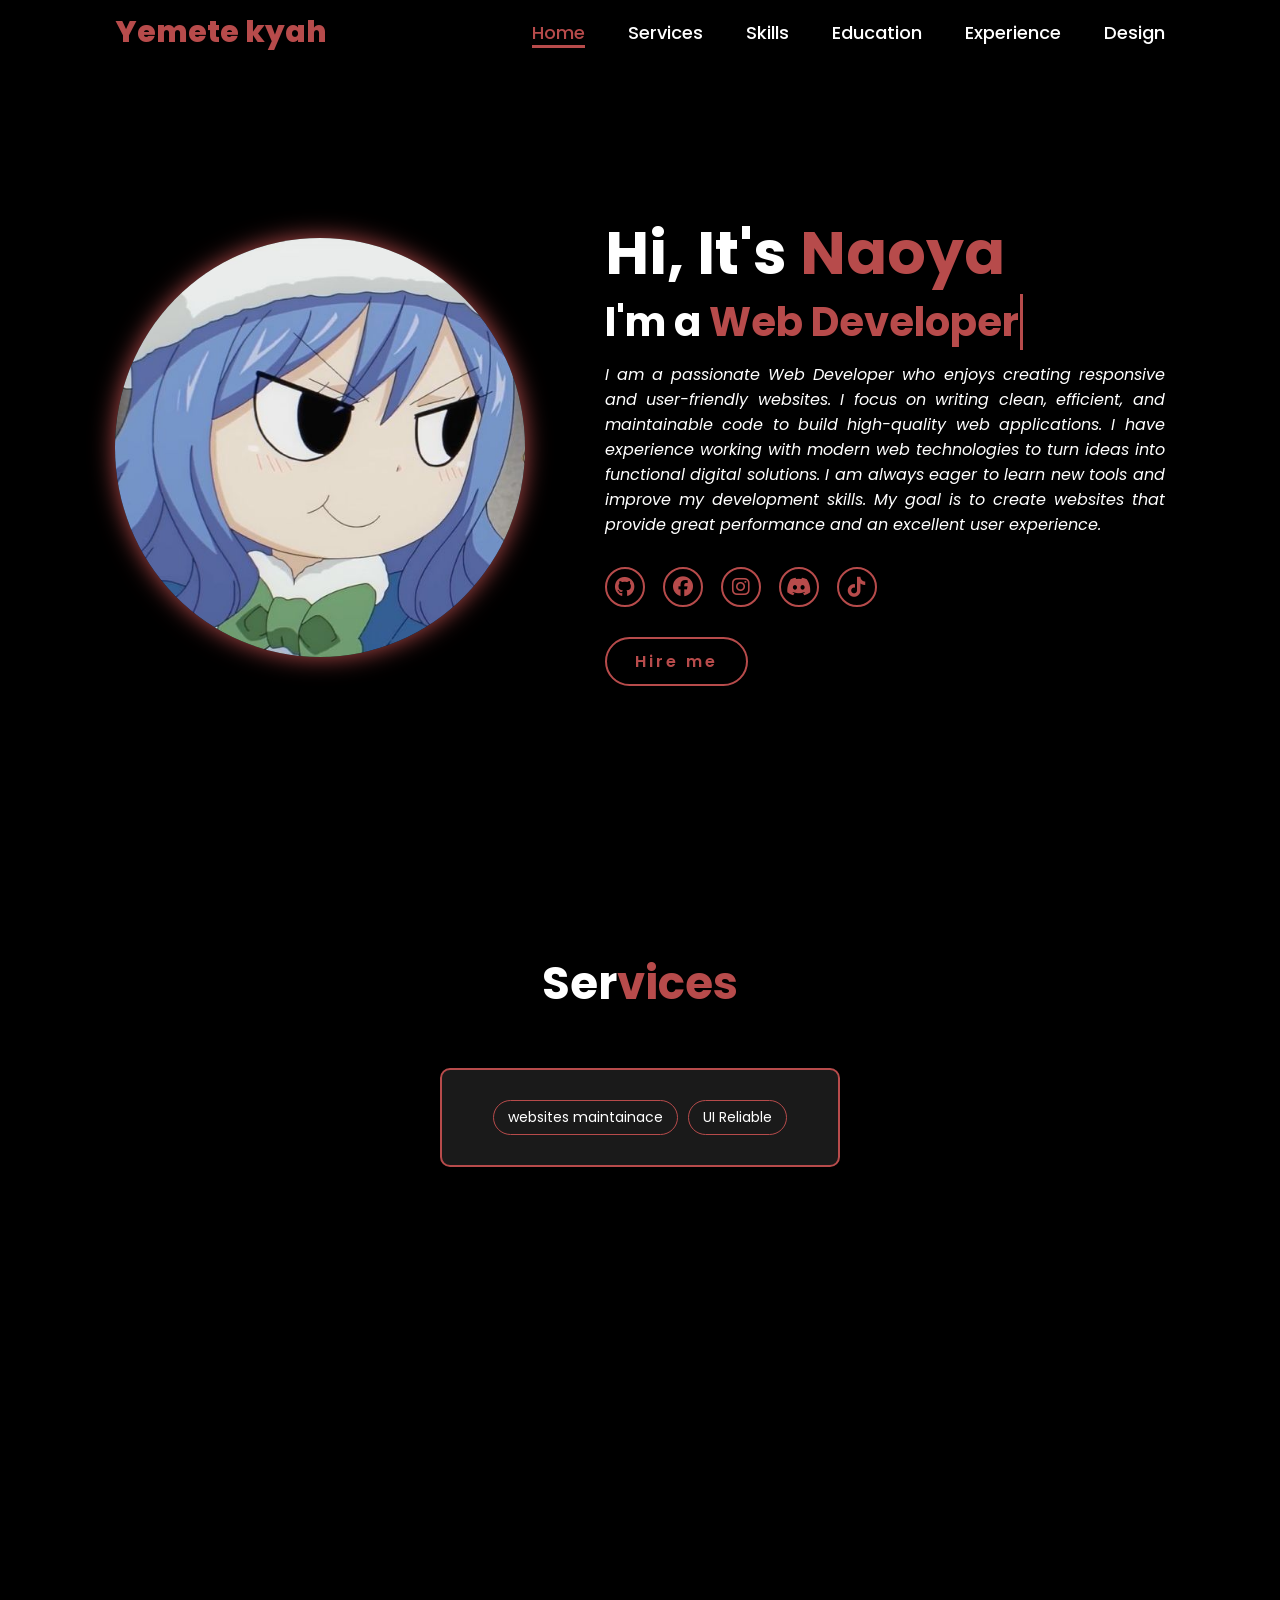
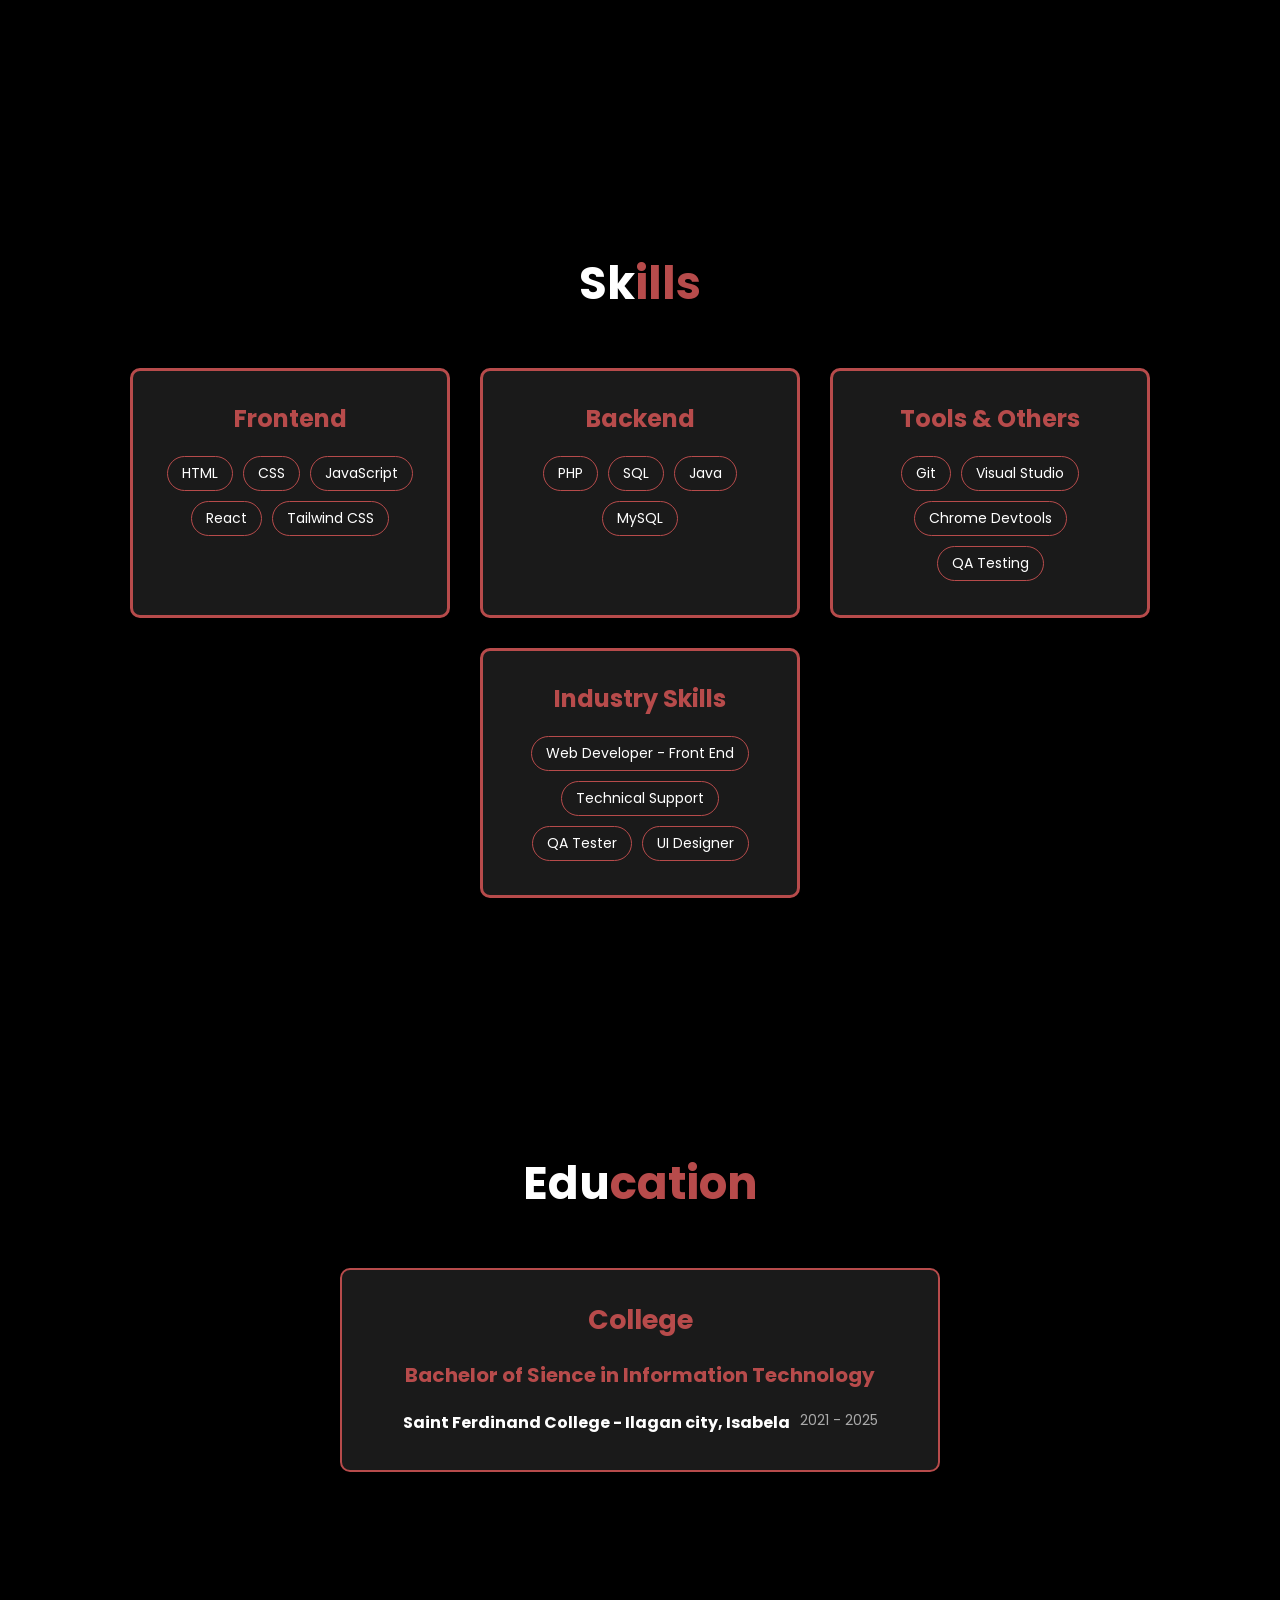
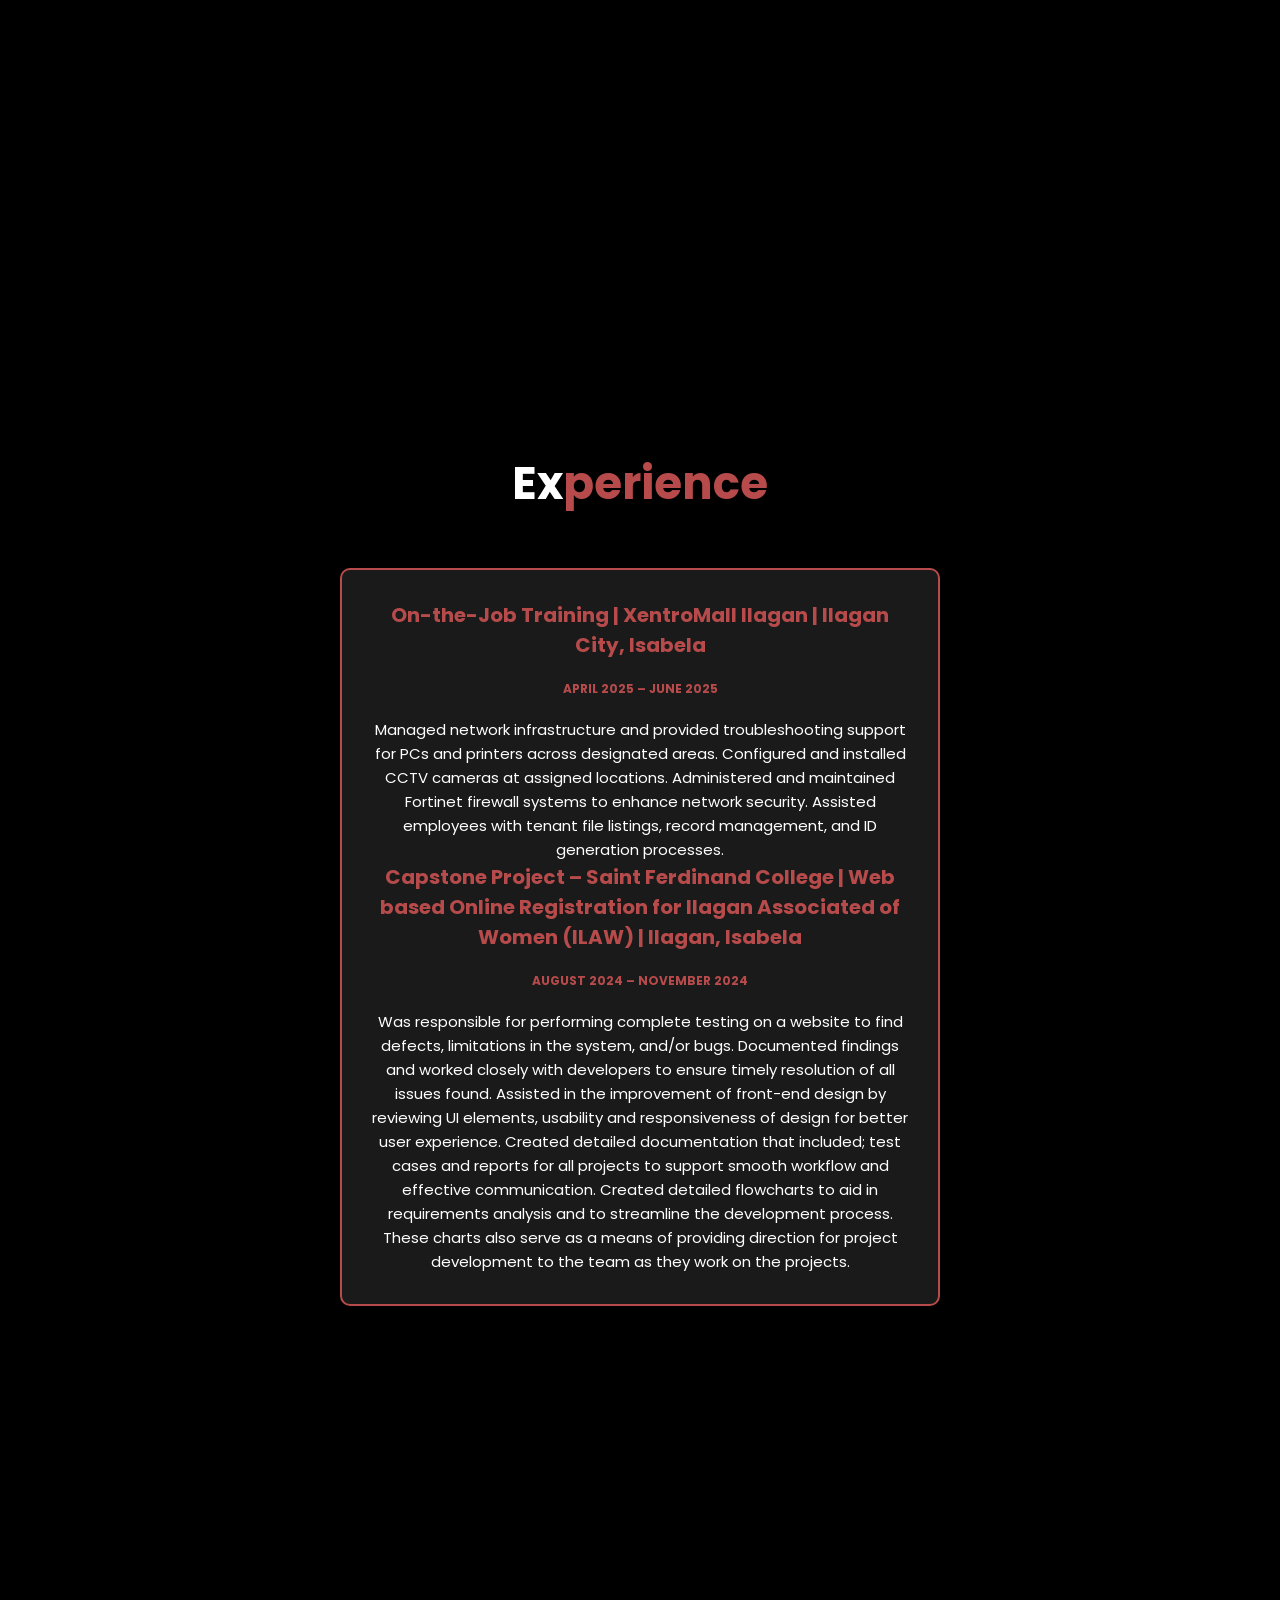
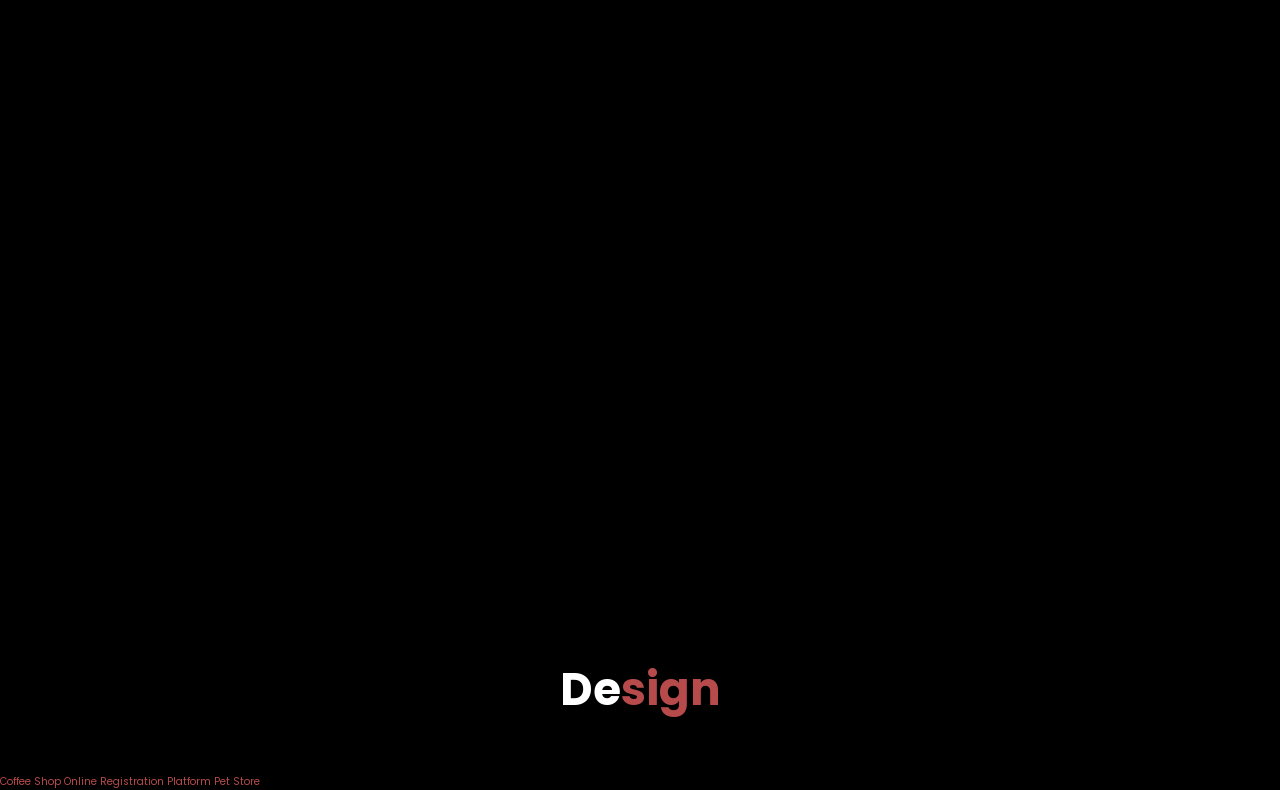
==== Portfolio/index.html @ 2a4def86 "Initial portfolio commit" ====
<!DOCTYPE html>
<html lang="eng">
    <head>
        <meta charset="UTF-8">
        <meta name="viewport" content="width=device-width, initial-scale=1.0">
        <link rel="stylesheet" href="https://cdnjs.cloudflare.com/ajax/libs/font-awesome/6.5.2/css/all.min.css">
        <link rel="stylesheet" href="css/style.css">
        <link rel="stylesheet" href="css/skills.css">
        <link rel="stylesheet" href="css/services.css">
        <link rel="stylesheet" href="css/education.css">
        <link rel="stylesheet" href="css/experince.css">
        <title>Playground</title>
    </head>
    <body>
        <header>
            <a href="#" class="logo">Yemete kyah</a>

            <button id="menu-toggle" aria-label="Toggle menu">
                <span></span>
                <span></span>
                <span></span>
            </button>

            <nav>
                <a href="#home" class="active"> Home</a>
                <a href="#services"> Services</a>
                <a href="#skills" > Skills</a>
                <a href="#education"> Education</a>
                <a href="#experience" > Experience</a>
                <a href="#design" > Design</a>
            </nav>
        </header>

        <!-- Hire Me Modal -->
        <div id="hireModal" class="modal">
            <div class="modal-content">
                <span class="close-btn">&times;</span>
                <h2>Hire Me</h2>
                <form id="hireForm">
                    <div class="form-group">
                        <label for="fullName">Full Name</label>
                        <input type="text" id="fullName" name="fullName" required>
                    </div>
                    <div class="form-group">
                        <label for="email">Email</label>
                        <input type="email" id="email" name="email" required>
                    </div>
                    <div class="form-group">
                        <label for="projectName">Name of Project</label>
                        <input type="text" id="projectName" name="projectName" required>
                    </div>
                    <div class="form-group">
                        <label for="projectDesc">Description of the Project</label>
                        <textarea id="projectDesc" name="projectDesc" rows="4" required></textarea>
                    </div>
                    <div class="form-group">
                        <label for="budget">Budget</label>
                        <input type="text" id="budget" name="budget" placeholder="e.g. $500 - $1000">
                    </div>
                    <button type="submit" class="submit-btn">Submit</button>
                </form>
            </div>
        </div>
        <section class="home" id="home">
            <div class="home-img">
                <img src="main.jpg/main.jpg" alt="">
            </div>
            <div class="home-content">
                <h1> Hi, It's <span>Naoya</span></h1>
                <h3 class="typing-text">I'm a <span></span></h3>
                <p>I am a passionate Web Developer who enjoys creating responsive and user-friendly websites. I focus on writing clean, efficient, and maintainable code to build high-quality web applications. I have experience working with modern web technologies to turn ideas into functional digital solutions. I am always eager to learn new tools and improve my development skills. My goal is to create websites that provide great performance and an excellent user experience.</p>
                <div class="social-icons">
                <a href="https://github.com/Chayldish" target="_blank"><i class="fa-brands fa-github"></i></a>
                <a href="https://www.facebook.com/naoyaseeme" target="_blank"><i class="fa-brands fa-facebook"></i></a>
                <a href="https://www.instagram.com/imchayldish/?__pwa=1" target="_blank"><i class="fa-brands fa-instagram"></i></a>
                <a href="https://discord.gg/yJBBcJfP" target="_blank"><i class="fa-brands fa-discord"></i></a>
                <a href="https://www.tiktok.com/@naoyaseeme?is_from_webapp=1&sender_device=pc" target="_blank"><i class="fa-brands fa-tiktok"></i></a>
            </div>
                <a href="#contact" class="btn" id="hireMeBtn">Hire me</a>
            </div>
        </section>
        <section class="services" id="services" >
            <h2 class="heading">Ser<span>vices</span></h2>
            <div class="services-container">
                <div class="services-box">
                    <div class="services-list">
                        <span>websites maintainace</span>
                        <span>UI Reliable</span>
                    </div>
                </div>
            </div>
        </section>

        <section class="skills" id="skills">
            <h2 class="heading">Sk<span>ills</span></h2>
            <div class="skills-container">
                <div class="skills-box">
                    <h3>Frontend</h3>
                    <div class="skills-list">
                        <span>HTML</span>
                        <span>CSS</span>
                        <span>JavaScript</span>
                        <span>React</span>
                        <span>Tailwind CSS</span>
                    </div>
                </div>
                <div class="skills-box">
                    <h3>Backend</h3>
                    <div class="skills-list">
                        <span>PHP</span>
                        <span>SQL</span>
                        <span>Java</span>
                        <span>MySQL</span>
                    </div>
                </div>
                <div class="skills-box">
                    <h3>Tools &amp; Others</h3>
                    <div class="skills-list">
                        <span>Git</span>
                        <span>Visual Studio</span>
                        <span>Chrome Devtools</span>
                        <span>QA Testing</span>
                    </div>
                </div>
                <div class="skills-box">
                    <h3>Industry Skills</h3>
                    <div class="skills-list">
                        <span>Web Developer - Front End</span>
                        <span>Technical Support</span>
                        <span>QA Tester</span>
                        <span>UI Designer</span>
                    </div>
                </div>
            </div>
        </section>
        <section class="education" id="education">
            <h2 class="heading">Edu<span>cation</span></h2>
            <div class="education-container">
                <div class="education-box">
                    <h3><span>College</span></h3>
                    <div class="education-list">
                        <h1><span>Bachelor of Sience in Information Technology</span></h1>
                        <h3>Saint Ferdinand College - Ilagan city, Isabela</h3>
                        <p>2021 - 2025</p>
                    </div>
                </div>
            </div>
        </section>
        <section class="experience" id="experience">
            <h2 class="heading">Ex<span>perience</span></h2>
            <div class="experience-container">
                <div class="experience-box">
                    <h3><span>On-the-Job Training | XentroMall Ilagan | Ilagan City, Isabela</span></h3>
                    <div class="experience-list">
                        <h5>APRIL 2025 – JUNE 2025</h5>
                        <p2>Managed network infrastructure and provided troubleshooting support for PCs and printers across designated areas. Configured and installed CCTV cameras at assigned locations. Administered and maintained Fortinet firewall systems to enhance network security. Assisted employees with tenant file listings, record management, and ID generation processes.</p2>
                    </div>
                    <h3><span>Capstone Project – Saint Ferdinand College | Web based Online Registration for Ilagan Associated of Women (ILAW) | Ilagan, Isabela</span></h3>
                    <div class="experience-list">
                        <h5>AUGUST 2024 – NOVEMBER 2024</h5>
                        <p2>Was responsible for performing complete testing on a website to find defects, limitations in the system, and/or bugs. Documented findings and worked closely with developers to ensure timely resolution of all issues found. Assisted in the improvement of front-end design by reviewing UI elements, usability and responsiveness of design for better user experience. Created detailed documentation that included; test cases and reports for all projects to support smooth workflow and effective communication. Created detailed flowcharts to aid in requirements analysis and to streamline the development process. These charts also serve as a means of providing direction for project development to the team as they work on the projects.</p2>
                    </div>
                </div>
            </div>
        </section>
        <section class="design" id="design"></section>
        <h2 class="heading">De<span>sign</span></h2>
            <div class="design-container">
                <div class="design-box">
                    <div class="design-list">
                        <span>Coffee Shop</span>
                        <span>Online Registration Platform</span>
                        <span>Pet Store</span>
                    </div>
                </div>
            </div>
        <script src="main.js"></script>
    </body>
</html>
---- Portfolio/css/style.css ----
@import url('https://fonts.googleapis.com/css2?family=Poppins:wght@100;200;300;400;500;600&display=swap');

*{
    margin: 0;
    padding: 0;
    box-sizing: border-box;
    text-decoration: none;
    border: none;
    outline: none;
    font-family: 'Poppins', sans-serif;
}

html{
    font-size: 62.5%;
}

body{
    width: 100%;
    height: 100vh;
    overflow-x: hidden;
    background-color: black;
    color: white;
}

header{
    position: fixed;
    top: 0;
    left: 0;
    width: 100%;
    padding: 1rem 9%;
    background-color: rgba(0, 0, 0, 0.85);
    backdrop-filter: blur(10px);
    box-shadow: 0 2px 15px rgba(0, 0, 0, 0.6);
    display: flex;
    justify-content: space-between;
    align-items: center;
    z-index: 100;
    transition: background-color 0.3s ease, box-shadow 0.3s ease;
}

header.scrolled{
    background-color: rgba(0, 0, 0, 0.70);
    box-shadow: 0 2px 20px rgba(183, 75, 75, 0.3);
}

/* Hamburger button */
#menu-toggle{
    display: none;
    flex-direction: column;
    justify-content: space-between;
    width: 3rem;
    height: 2.2rem;
    background: transparent;
    cursor: pointer;
    padding: 0;
    z-index: 200;
}

#menu-toggle span{
    display: block;
    height: 3px;
    width: 100%;
    background-color: white;
    border-radius: 3px;
    transition: 0.3s ease;
}

#menu-toggle.open{
    border-bottom: 3px solid transparent;
}

#menu-toggle.open span:nth-child(1){
    transform: translateY(9.5px) rotate(45deg);
}
#menu-toggle.open span:nth-child(2){
    opacity: 0;
}
#menu-toggle.open span:nth-child(3){
    transform: translateY(-9.5px) rotate(-45deg);
}

.logo{
    font-size: 3rem;
    color: #b74b4b;
    font-weight: 800;
    cursor: pointer;
    transition: 0.5s ease;
}

.logo:hover{
    transform: scale(1.1);
}

nav a{
    font-size: 1.8rem;
    color: white;
    margin-left: 4rem;
    font-weight: 500;
    transition: 0.3s ease;
    border-bottom: 3px solid transparent;
}

nav a:hover,
nav a.active{
    color: #b74b4b;
    border-bottom: 3px solid #b74b4b;
}

/* Mobile Navigation Menu */
@media(max-width:995px){
    #menu-toggle{
        display: flex;
    }

    nav{
        position: absolute;
        display: none;
        top: 100%;
        left: 0;
        width: 100%;
        border-left: 3px solid #b74b4b;
        border-bottom: 3px solid #b74b4b;
        border-bottom-left-radius: 1rem;
        border-bottom-right-radius: 1rem;
        padding: 1rem solid;
        background-color: #161616;
    }

    nav.active{
        display: block;
    }

    nav a{
        display: block;
        font-size: 1.6rem;
        margin: 1.5rem 0;
        text-align: center;
    }

    nav a:hover,
    nav a.active{
        padding: 1rem;
        border-radius: 0.0rem;
        border-bottom: 0.1rem solid #b74b4b;
    }
}

section{
    min-height: 100vh;
    padding: 5rem 9% 5rem;
}

.home{
    display: flex;
    justify-content: center;
    align-items: center;
    gap: 8rem;
    background-color: black;
}

.home .home-content h1{
    font-size: 6rem;
    font-weight: 700;
    line-height: 1.3;
}

span{
    color: #b74b4b;
}

.home-content h3{
    font-size: 4rem;
    margin-bottom: 1rem;
    font-weight: 700;
}
.home-content p{
    text-align: justify;
    font-style: italic;
}

.home-content p{
    font-size: 1.6rem;
}

.home-img{
    border-radius: 50%;
}

.home-img img{
    position: relative;
    width: 32vw;
    border-radius: 50%;
    box-shadow: 0 0 25px #b74b4b;
    cursor: pointer;
    transition: 0.2s linear;
}

.home-img img:hover{
    font-size: 1.8rem;
    font-weight: 500;
}

.social-icons a{
    display: inline-flex;
    justify-content: center;
    align-items: center;
    width: 4rem;
    height: 4rem;
    background-color: transparent;
    border: 0.2rem solid #b74b4b;
    font-size: 2rem;
    border-radius: 50%;
    margin: 3rem 1.5rem 3rem 0;
    transition: 0.3s ease;
    color: #b74b4b;
}

.social-icons a:hover{
    color: black;
    transform: scale(1.3) translateY(-5px);
    background-color: #b74b4b;
    box-shadow: 0  0 25px #b74b4b;
}

.btn{
    display: inline-block;
    padding: 1rem 2.8rem;
    background-color: black;
    border-radius: 4rem;
    font-size: 1.6rem;
    color: #b74b4b;
    letter-spacing: 0.3rem;
    font-weight: 600;
    border: 2px solid #b74b4b;
    transition: 0.3s ease;
    cursor: pointer;
}

.btn:hover{
    transform: scale(1.03);
    background-color: #b74b4b;
    color: black;
    box-shadow: 0 0 25px #b74b4b;
}

.typing-text{
    font-size: 34px;
    font-weight: 600;
    min-width: 280px;
}

.typing-text span{
    position: relative;
}

.typing-text span{
    color: #b74b4b;
}

.typing-text span::after{
    content: "";
    background-color: transparent;
    position: absolute;
    right: -4px;
    top: 0;
    height: 100%;
    border-left: 3px solid #b74b4b;
    animation: cursor 0.6s infinite;
}

@keyframes cursor{
    to{
        border-left: 3px solid #b74b4b;
    }
}

@keyframes words{
    0%, 20%{
        content: "Web Developer";
    }
    21%, 40%{
        content: "Developer";
    }
    61%, 80%{
        content: "Technical Support";
    }
    81%, 100%{
        content: "Script Writer";
    }
}

@media (max-width: 1000px){
    .home{
        gap: 4rem;
    }
}

/* Contact Section Mobile Styles */
.contact{
    background-color: black;
    padding: 5rem 9%;
    min-height: auto;
}

.contact .heading{
    text-align: center;
    font-size: 4.5rem;
    margin-bottom: 5rem;
}

/* Mobile Styles for Contact */
@media(max-width: 768px){
    .contact{
        padding: 4rem 5%;
    }
    
    .contact .heading{
        font-size: 2.8rem;
        margin-bottom: 3rem;
    }
}

@media(max-width: 480px){
    .contact .heading{
        font-size: 2.4rem;
    }
}


/* Mobile Home Section */
@media(max-width:995px){
    .home{
        flex-direction: column;
        padding: 6rem 5% 2rem;
        gap: 2rem;
    }

    .home .home-content h1{
        font-size: 3.5rem;
    }

    .home .home-content h3{
        font-size: 2rem;
    }

    .home-content p{
        font-size: 1.4rem;
        text-align: left;
    }

    .home-img img{
        width: 80vw;
        max-width: 300px;
        margin-top: 2rem;
    }

    .social-icons a{
        width: 3.5rem;
        height: 3.5rem;
        font-size: 1.6rem;
        margin: 2rem 1rem 2rem 0;
    }

    .btn{
        padding: 0.8rem 2rem;
        font-size: 1.4rem;
    }

    .typing-text{
        font-size: 24px;
        min-width: 200px;
    }
}

/* Extra Small Devices */
@media(max-width:480px){
    .home .home-content h1{
        font-size: 2.8rem;
    }

    .home .home-content h3{
        font-size: 1.8rem;
    }

    .logo{
        font-size: 2rem;
    }

    #menu-toggle{
        width: 2.5rem;
        height: 1.8rem;
    }

    #menu-toggle.open span:nth-child(1){
        transform: translateY(8px) rotate(45deg);
    }

    #menu-toggle.open span:nth-child(3){
        transform: translateY(-8px) rotate(-45deg);
    }
}

/* Hire Me Modal Styles */
.modal {
    display: none;
    position: fixed;
    z-index: 1000;
    left: 0;
    top: 0;
    width: 100%;
    height: 100%;
    background-color: rgba(0, 0, 0, 0.8);
    backdrop-filter: blur(5px);
}

.modal-content {
    background-color: #161616;
    margin: 5% auto;
    padding: 3rem;
    border: 2px solid #b74b4b;
    border-radius: 1rem;
    width: 90%;
    max-width: 500px;
    position: relative;
    animation: modalSlideIn 0.3s ease-out;
}

@keyframes modalSlideIn {
    from {
        opacity: 0;
        transform: translateY(-50px);
    }
    to {
        opacity: 1;
        transform: translateY(0);
    }
}

.close-btn {
    position: absolute;
    right: 2rem;
    top: 1.5rem;
    font-size: 3rem;
    font-weight: bold;
    color: #b74b4b;
    cursor: pointer;
    transition: 0.3s ease;
}

.close-btn:hover {
    color: white;
    transform: scale(1.1);
}

.modal-content h2 {
    font-size: 2.5rem;
    color: white;
    margin-bottom: 2rem;
    text-align: center;
}

.modal-content h2 span {
    color: #b74b4b;
}

.form-group {
    margin-bottom: 1.5rem;
}

.form-group label {
    display: block;
    font-size: 1.4rem;
    color: white;
    margin-bottom: 0.5rem;
    font-weight: 500;
}

.form-group input,
.form-group textarea {
    width: 100%;
    padding: 1rem;
    font-size: 1.4rem;
    background-color: #0a0a0a;
    border: 2px solid #333;
    border-radius: 0.5rem;
    color: white;
    font-family: 'Poppins', sans-serif;
    transition: 0.3s ease;
}

.form-group input:focus,
.form-group textarea:focus {
    outline: none;
    border-color: #b74b4b;
    box-shadow: 0 0 10px rgba(183, 75, 75, 0.3);
}

.form-group textarea {
    resize: vertical;
    min-height: 100px;
}

.submit-btn {
    display: inline-block;
    width: 100%;
    padding: 1rem 2.8rem;
    background-color: #b74b4b;
    border-radius: 4rem;
    font-size: 1.6rem;
    color: black;
    letter-spacing: 0.3rem;
    font-weight: 600;
    border: 2px solid #b74b4b;
    transition: 0.3s ease;
    cursor: pointer;
    margin-top: 1rem;
}

.submit-btn:hover {
    background-color: black;
    color: #b74b4b;
    box-shadow: 0 0 25px #b74b4b;
}

/* Modal Responsive Styles */
@media (max-width: 768px) {
    .modal-content {
        margin: 10% auto;
        padding: 2rem;
        width: 95%;
    }

    .modal-content h2 {
        font-size: 2rem;
    }

    .form-group label {
        font-size: 1.2rem;
    }

    .form-group input,
    .form-group textarea {
        font-size: 1.2rem;
    }

    .submit-btn {
        font-size: 1.4rem;
    }
}

@media (max-width: 480px) {
    .modal-content {
        margin: 15% auto;
        padding: 1.5rem;
    }

    .close-btn {
        font-size: 2.5rem;
        right: 1rem;
        top: 1rem;
    }
}
---- Portfolio/css/skills.css ----
@import url('https://fonts.googleapis.com/css2?family=Poppins:wght@100;200;300;400;500;600&display=swap');

/* Skills Section */
.skills{
    background-color: black;
    padding: 5rem 9%;
}

.heading{
    text-align: center;
    font-size: 4.5rem;
    margin-bottom: 5rem;
}

.skills-container{
    display: flex;
    justify-content: center;
    align-items: flex-start;
    flex-wrap: wrap;
    gap: 3rem;
}

.skills-box{
    background-color: #1a1a1a;
    border: 3px solid #b74b4b;
    border-radius: 1rem;
    padding: 3rem 2.5rem;
    min-width: 30rem;
    flex: 1;
    max-width: 32rem;
    transition: 0.3s ease;
    min-height: 25rem;
}

.skills-box:hover{
    box-shadow: 0 0 20px #b74b4b;
    transform: translateY(-5px);
}

.skills-box h3{
    font-size: 2.4rem;
    color: #b74b4b;
    margin-bottom: 2rem;
    text-align: center;
}

.skills-list{
    display: flex;
    flex-wrap: wrap;
    gap: 1rem;
    justify-content: center;
}

.skills-list span{
    background-color: transparent;
    border: 1.5px solid #b74b4b;
    color: white;
    padding: 0.6rem 1.4rem;
    border-radius: 2rem;
    font-size: 1.4rem;
    transition: 0.3s ease;
}

.skills-list span:hover{
    background-color: #b74b4b;
    color: black;
}

/* Mobile Styles for Skills */
@media(max-width: 768px){
    .skills{
        padding: 4rem 5%;
    }
    
    .heading{
        font-size: 2.8rem;
        margin-bottom: 3rem;
    }
    
    .skills-container{
        gap: 2rem;
    }
    
    .skills-box{
        padding: 2rem 1.5rem;
        min-width: 100%;
        max-width: 100%;
    }
    
    .skills-box h3{
        font-size: 2rem;
        margin-bottom: 1.5rem;
    }
    
    .skills-list span{
        font-size: 1.2rem;
        padding: 0.5rem 1rem;
    }
}

/* Extra Small Devices */
@media(max-width: 480px){
    .heading{
        font-size: 2.4rem;
    }
    
    .skills-box h3{
        font-size: 1.8rem;
    }
    
    .skills-list span{
        font-size: 1rem;
        padding: 0.4rem 0.8rem;
    }
}
---- Portfolio/css/services.css ----
@import url('https://fonts.googleapis.com/css2?family=Poppins:wght@100;200;300;400;500;600&display=swap');

/*services*/
.services{
    background-color: black;
    padding: 5rem 9%;
}
.heading{
    text-align: center;
    font-size: 4.0rem;
    margin-bottom: 5rem;
}
.services-container{
    display: flex;
    justify-content: center;
    align-items: flex-start;
    flex-wrap: wrap;
    gap: 3rem;
}
.services-box{
    background-color: #1a1a1a;
    border: 2px solid #b74b4b;
    border-radius: 1rem;
    padding: 3rem 2.5rem;
    min-width: 28rem;
    flex: 1;
    max-width: 40rem;
    transition: 0.3s ease;
    min-height: auto;
}
.services-box:hover{
    box-shadow: 0 0 20px #b74b4b;
    transform: translateY(-5px);
}
.services-list{
    display: flex;
    flex-wrap: wrap;
    gap: 1rem;
    justify-content: center;
}
.services-list span{
    background-color: transparent;
    border: 1.5px solid #b74b4b;
    color: white;
    padding: 0.6rem 1.4rem;
    border-radius: 2rem;
    font-size: 1.4rem;
    transition: 0.3s ease;
}

/* Mobile Styles for Services */
@media(max-width: 768px){
    .services{
        padding: 4rem 5%;
    }
    
    .heading{
        font-size: 2.8rem;
        margin-bottom: 3rem;
    }
    
    .services-container{
        gap: 2rem;
    }
    
    .services-box{
        padding: 2rem 1.5rem;
        min-width: 100%;
    }
    
    .services-list span{
        font-size: 1.2rem;
        padding: 0.5rem 1rem;
    }
}

/* Extra Small Devices */
@media(max-width: 480px){
    .heading{
        font-size: 2.4rem;
    }
    
    .services-box{
        padding: 1.5rem 1rem;
    }
    
    .services-list span{
        font-size: 1rem;
        padding: 0.4rem 0.8rem;
    }
}
---- Portfolio/css/education.css ----
@import url('https://fonts.googleapis.com/css2?family=Poppins:wght@100;200;300;400;500;600&display=swap');

/* Education Section */
.education{
    background-color: black;
    padding: 5rem 9%;
}

.heading{
    text-align: center;
    font-size: 4.5rem;
    margin-bottom: 5rem;
}

.education-container{
    display: flex;
    justify-content: center;
    align-items: flex-start;
    flex-wrap: wrap;
    gap: 3rem;
}

.education-box{
    background-color: #1a1a1a;
    border: 2px solid #b74b4b;
    border-radius: 1rem;
    padding: 3rem 2.5rem;
    min-width: 30rem;
    flex: 1;
    max-width: 60rem;
    transition: 0.3s ease;
}

.education-box:hover{
    box-shadow: 0 0 20px #b74b4b;
    transform: translateY(-5px);
}

.education-box h3{
    font-size: 2.7rem;
    color: white;
    margin-bottom: 2rem;
    text-align: center;
}

.education-list{
    display: flex;
    flex-wrap: wrap;
    gap: 1rem;
    justify-content: center;
}

.education-list h1{
    font-size: 2rem;
    color: #b74b4b;
    text-align: center;
    margin-bottom: 1rem;
}

.education-list h3{
    font-size: 1.6rem;
    text-align: center;
    margin-bottom: 0.5rem;
}

.education-list p{
    font-size: 1.4rem;
    text-align: center;
    color: #aaa;
}

.education-list span:hover{
    background-color: transparent;
    color: #b74b4b;
}

/* Mobile Styles for Education */
@media(max-width: 768px){
    .education{
        padding: 4rem 5%;
    }
    
    .heading{
        font-size: 2.8rem;
        margin-bottom: 3rem;
    }
    
    .education-container{
        gap: 2rem;
    }
    
    .education-box{
        padding: 2rem 1.5rem;
        min-width: 100%;
    }
    
    .education-box h3{
        font-size: 2rem;
        margin-bottom: 1.5rem;
    }
    
    .education-list h1{
        font-size: 1.6rem;
    }
    
    .education-list h3{
        font-size: 1.4rem;
    }
    
    .education-list p{
        font-size: 1.2rem;
    }
}

/* Extra Small Devices */
@media(max-width: 480px){
    .heading{
        font-size: 2.4rem;
    }
    
    .education-box h3{
        font-size: 1.8rem;
    }
    
    .education-list h1{
        font-size: 1.4rem;
    }
    
    .education-list h3{
        font-size: 1.2rem;
    }
    
    .education-list p{
        font-size: 1rem;
    }
}
---- Portfolio/css/experince.css ----
@import url('https://fonts.googleapis.com/css2?family=Poppins:wght@100;200;300;400;500;600&display=swap');

.experience{
    background-color: black;
    padding: 5rem 9%;
}
.heading{
    text-align: center;
    font-size: 4.5rem;
    margin-bottom: 5rem;
}
.experience-container{
    display: flex;
    justify-content: center;
    align-items: flex-start;
    flex-wrap: wrap;
    gap: 3rem;
}
.experience-box{
    background-color: #1a1a1a;
    border: 2px solid #b74b4b;
    border-radius: 1rem;
    padding: 3rem 2.5rem;
    min-width: 30rem;
    flex: 1;
    max-width: 60rem;
    transition: 0.3s ease;
}
.experience-box:hover{
    box-shadow: 0 0 20px #b74b4b;
    transform: translateY(-5px);
}
.experience-box h3{
    font-size: 2.0rem;
    color: white;
    margin-bottom: 2rem;
    text-align: center;
}
.experience-list{
    display: flex;
    flex-wrap: wrap;
    gap: 1rem;
    justify-content: center;
}
.experience-list p2{
    font-size: 1.5rem;
    text-align: center;
    line-height: 1.6;
}
.experience-list h5{
    font-size: 1.2rem;
    text-align: center;
    color: #b74b4b;
    margin-bottom: 1rem;
}
.experience-list{
    display: flex;
    flex-wrap: wrap;
    gap: 1rem;
    justify-content: center;
}

/* Mobile Styles for Experience */
@media(max-width: 768px){
    .experience{
        padding: 4rem 5%;
    }
    
    .heading{
        font-size: 2.8rem;
        margin-bottom: 3rem;
    }
    
    .experience-container{
        gap: 2rem;
    }
    
    .experience-box{
        padding: 2rem 1.5rem;
        min-width: 100%;
    }
    
    .experience-box h3{
        font-size: 1.6rem;
        margin-bottom: 1.5rem;
    }
    
    .experience-list p2{
        font-size: 1.3rem;
    }
    
    .experience-list h5{
        font-size: 1rem;
    }
}

/* Extra Small Devices */
@media(max-width: 480px){
    .heading{
        font-size: 2.4rem;
    }
    
    .experience-box h3{
        font-size: 1.4rem;
    }
    
    .experience-list p2{
        font-size: 1.1rem;
    }
    
    .experience-list h5{
        font-size: 0.9rem;
    }
}
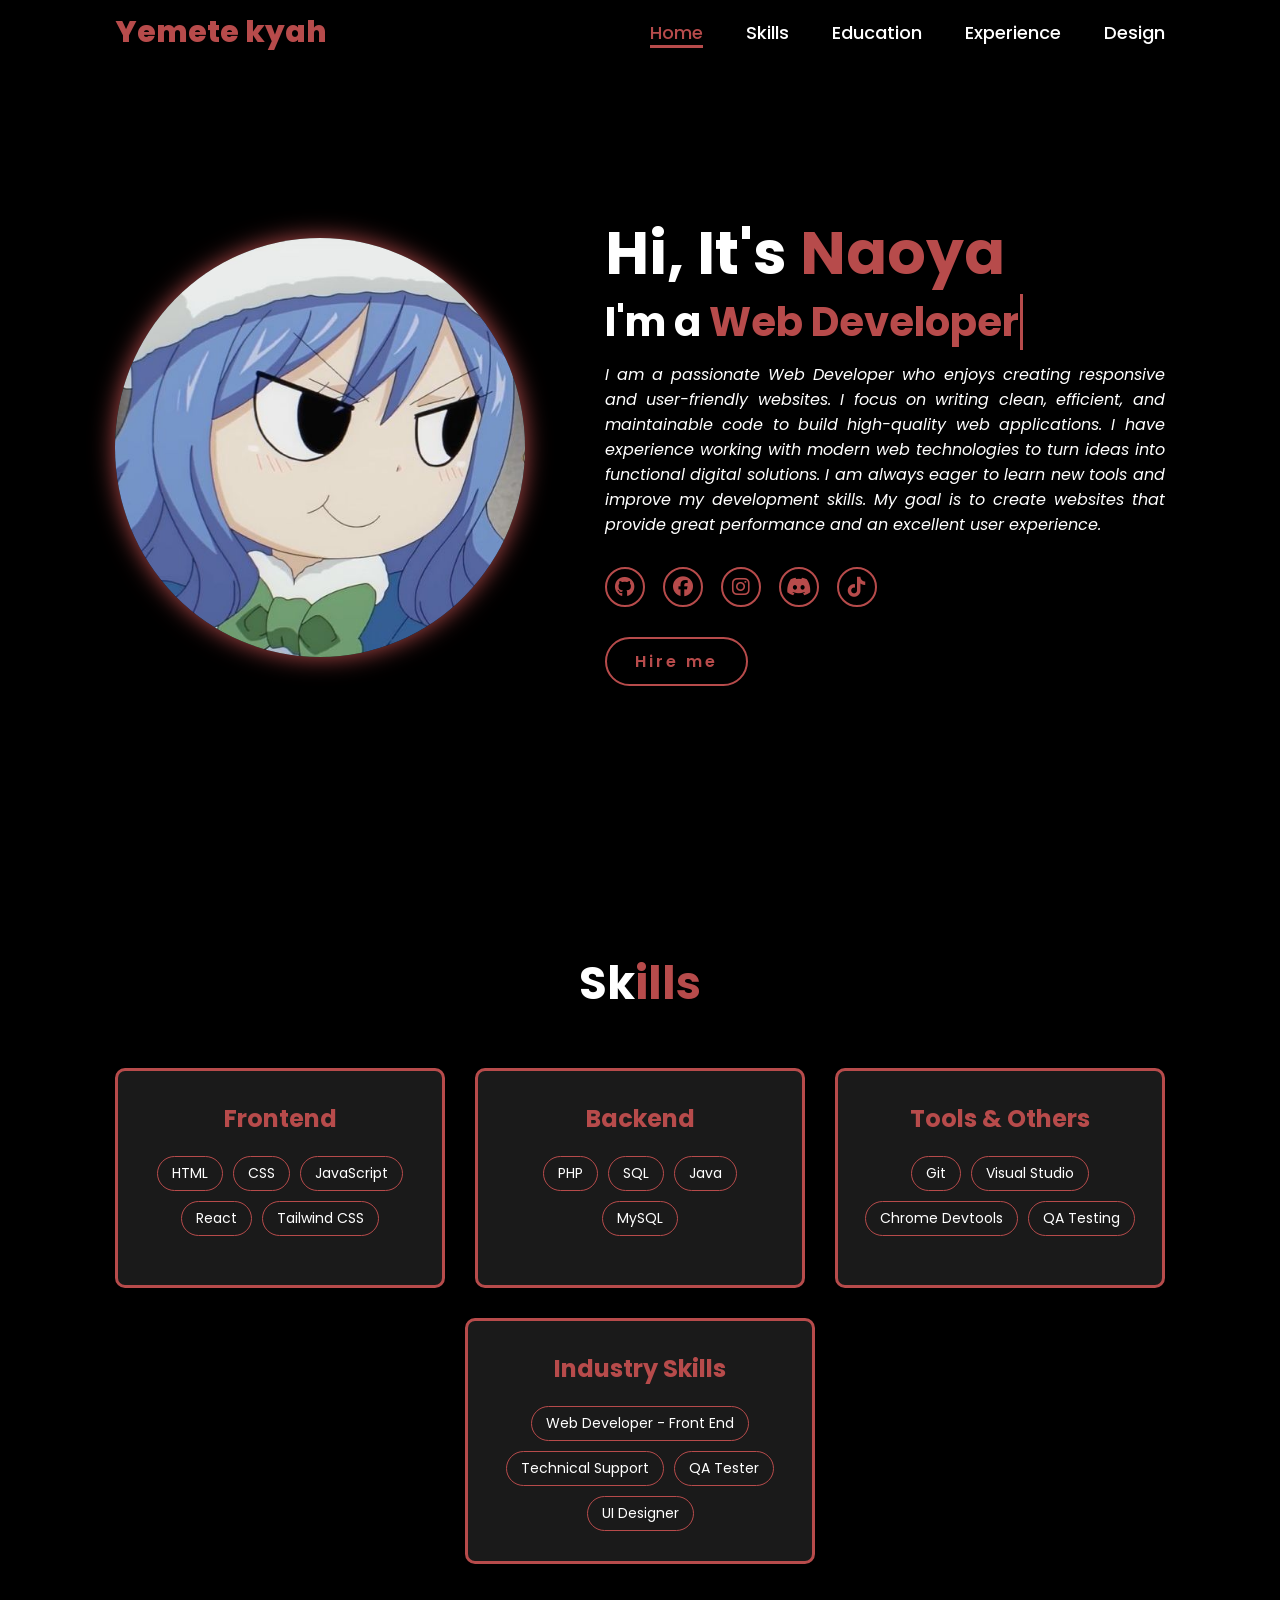
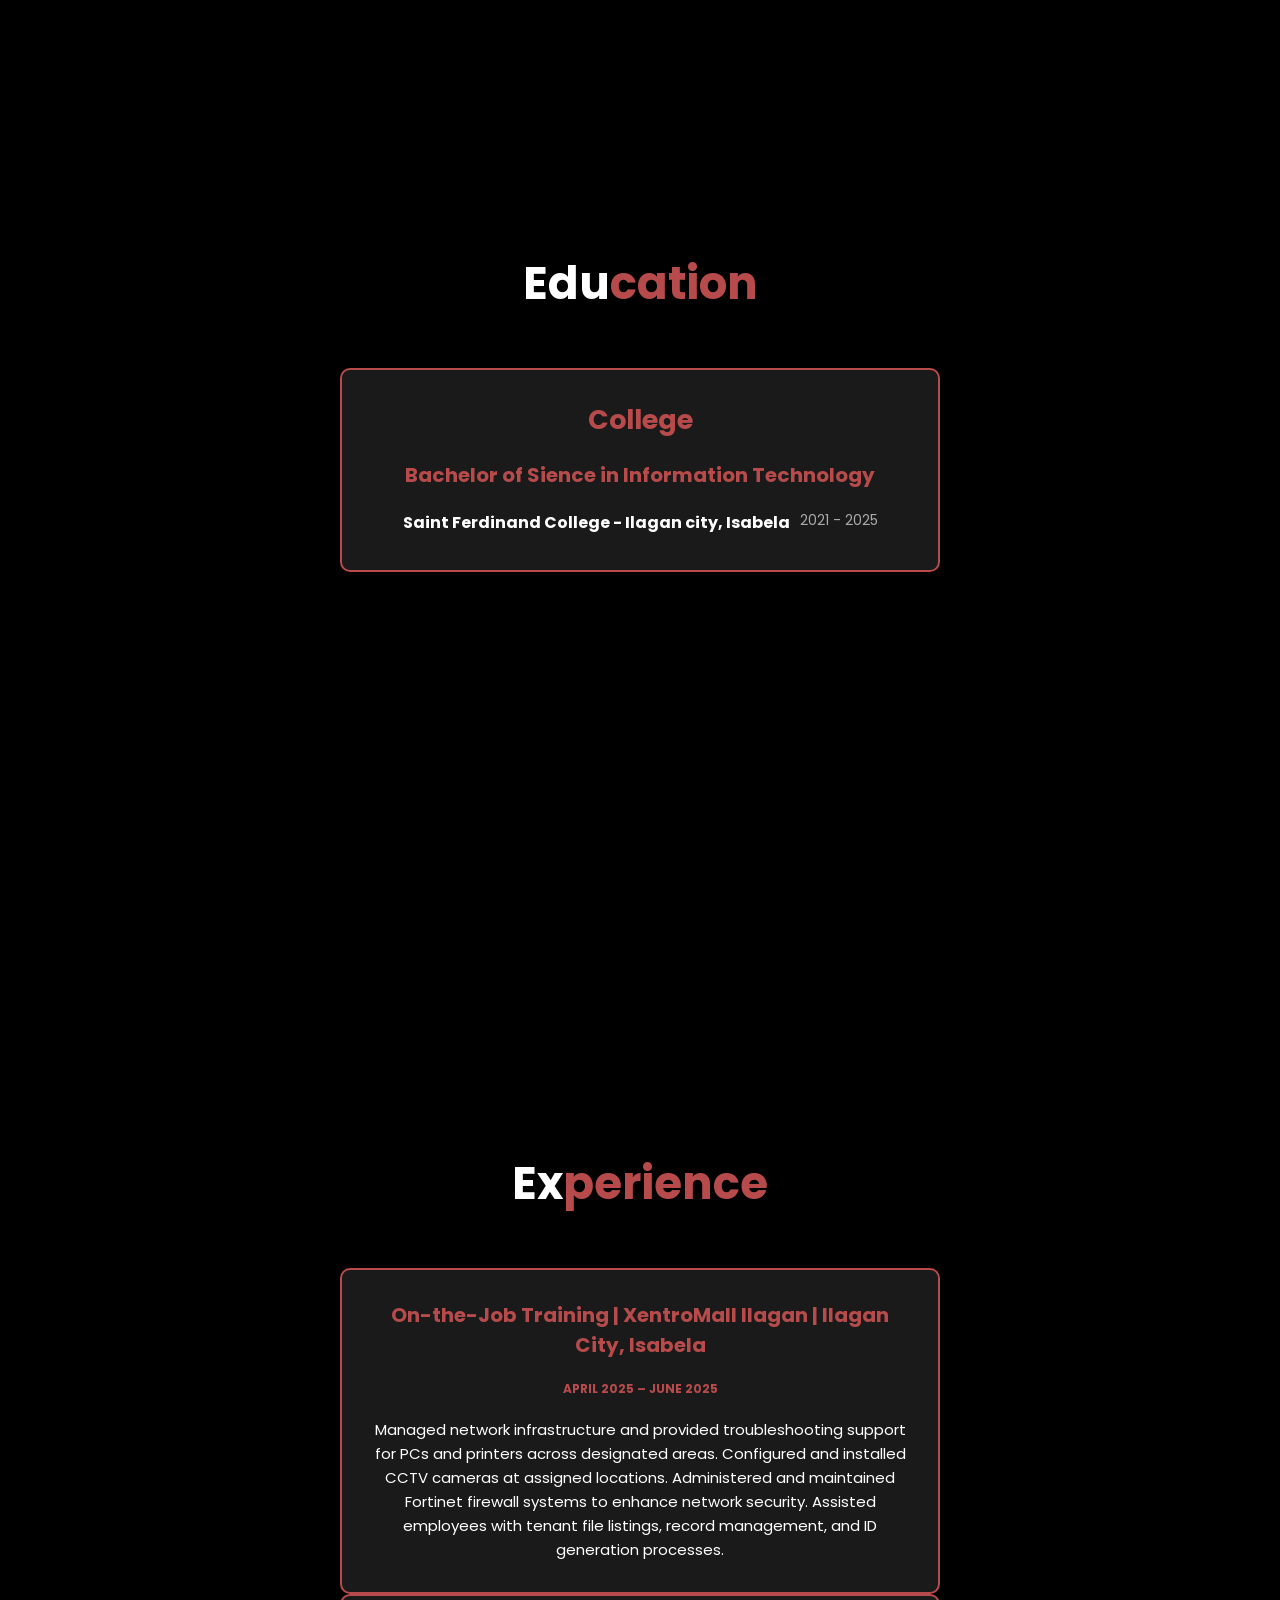
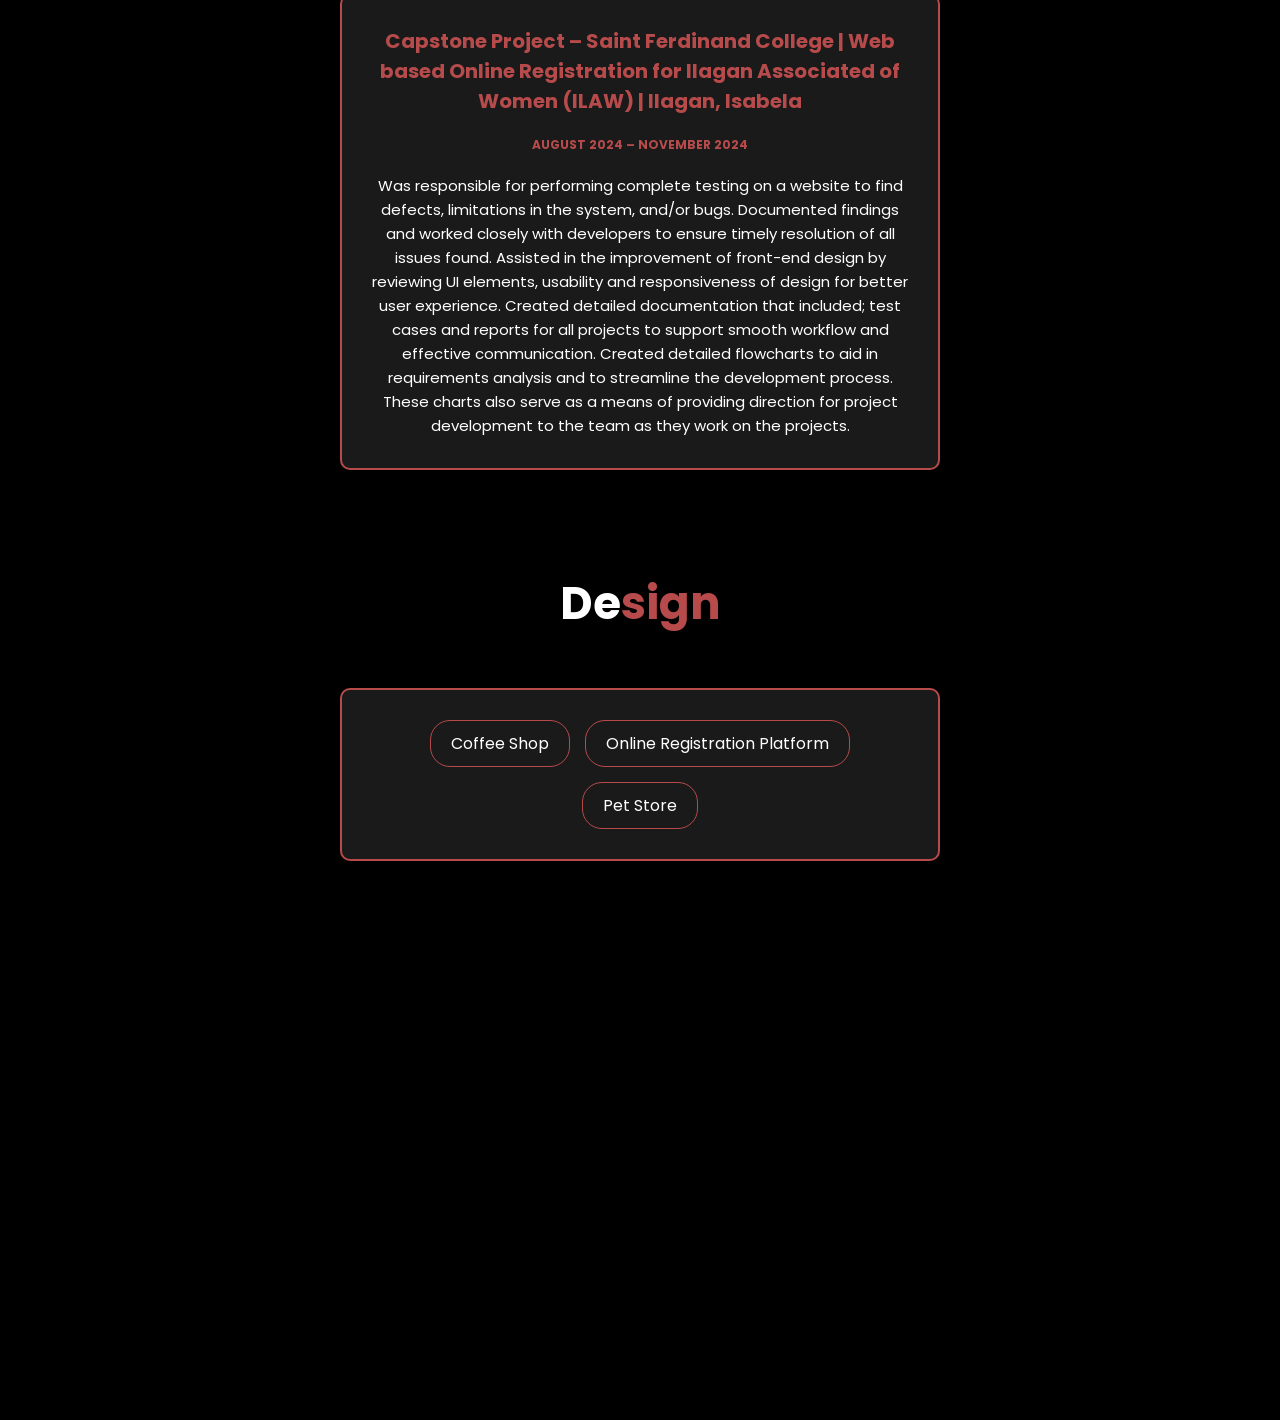
==== commit 9d052a64: "Add responsive design for desktop and mobile" ====
--- a/Portfolio/index.html
+++ b/Portfolio/index.html
@@ -6,9 +6,9 @@
         <link rel="stylesheet" href="https://cdnjs.cloudflare.com/ajax/libs/font-awesome/6.5.2/css/all.min.css">
         <link rel="stylesheet" href="css/style.css">
         <link rel="stylesheet" href="css/skills.css">
-        <link rel="stylesheet" href="css/services.css">
         <link rel="stylesheet" href="css/education.css">
         <link rel="stylesheet" href="css/experince.css">
+        <link rel="stylesheet" href="css/design.css">
         <title>Playground</title>
     </head>
     <body>
@@ -23,7 +23,6 @@
 
             <nav>
                 <a href="#home" class="active"> Home</a>
-                <a href="#services"> Services</a>
                 <a href="#skills" > Skills</a>
                 <a href="#education"> Education</a>
                 <a href="#experience" > Experience</a>
@@ -79,18 +78,6 @@
                 <a href="#contact" class="btn" id="hireMeBtn">Hire me</a>
             </div>
         </section>
-        <section class="services" id="services" >
-            <h2 class="heading">Ser<span>vices</span></h2>
-            <div class="services-container">
-                <div class="services-box">
-                    <div class="services-list">
-                        <span>websites maintainace</span>
-                        <span>UI Reliable</span>
-                    </div>
-                </div>
-            </div>
-        </section>
-
         <section class="skills" id="skills">
             <h2 class="heading">Sk<span>ills</span></h2>
             <div class="skills-container">
@@ -155,6 +142,10 @@
                         <h5>APRIL 2025 – JUNE 2025</h5>
                         <p2>Managed network infrastructure and provided troubleshooting support for PCs and printers across designated areas. Configured and installed CCTV cameras at assigned locations. Administered and maintained Fortinet firewall systems to enhance network security. Assisted employees with tenant file listings, record management, and ID generation processes.</p2>
                     </div>
+                </div>
+            </div>
+            <div class="experience-container">
+                <div class="experience-box">
                     <h3><span>Capstone Project – Saint Ferdinand College | Web based Online Registration for Ilagan Associated of Women (ILAW) | Ilagan, Isabela</span></h3>
                     <div class="experience-list">
                         <h5>AUGUST 2024 – NOVEMBER 2024</h5>
@@ -163,8 +154,8 @@
                 </div>
             </div>
         </section>
-        <section class="design" id="design"></section>
-        <h2 class="heading">De<span>sign</span></h2>
+        <section class="design" id="design">
+            <h2 class="heading">De<span>sign</span></h2>
             <div class="design-container">
                 <div class="design-box">
                     <div class="design-list">
@@ -174,6 +165,7 @@
                     </div>
                 </div>
             </div>
+        </section>
         <script src="main.js"></script>
     </body>
 </html>
--- a/Portfolio/css/style.css
+++ b/Portfolio/css/style.css
@@ -12,6 +12,19 @@
 
 html{
     font-size: 62.5%;
+    scroll-behavior: smooth;
+}
+
+/* Improve touch scrolling on mobile */
+@media (pointer: coarse) {
+    html {
+        scroll-behavior: smooth;
+    }
+    
+    a, button, .btn {
+        min-height: 44px;
+        min-width: 44px;
+    }
 }
 
 body{
@@ -150,6 +163,20 @@
     padding: 5rem 9% 5rem;
 }
 
+/* Improve section spacing on tablets */
+@media (max-width: 1200px) {
+    section {
+        padding: 4rem 7%;
+    }
+}
+
+/* Better section padding for mobile */
+@media (max-width: 768px) {
+    section {
+        padding: 4rem 5% 3rem;
+    }
+}
+
 .home{
     display: flex;
     justify-content: center;
--- a/Portfolio/css/skills.css
+++ b/Portfolio/css/skills.css
@@ -25,11 +25,11 @@
     border: 3px solid #b74b4b;
     border-radius: 1rem;
     padding: 3rem 2.5rem;
-    min-width: 30rem;
+    min-width: 28rem;
     flex: 1;
-    max-width: 32rem;
+    max-width: 35rem;
     transition: 0.3s ease;
-    min-height: 25rem;
+    min-height: 22rem;
 }
 
 .skills-box:hover{
@@ -59,11 +59,32 @@
     border-radius: 2rem;
     font-size: 1.4rem;
     transition: 0.3s ease;
+    cursor: pointer;
 }
 
 .skills-list span:hover{
     background-color: #b74b4b;
     color: black;
+}
+
+/* Tablet Styles */
+@media (max-width: 1024px) {
+    .skills {
+        padding: 4rem 7%;
+    }
+    
+    .heading {
+        font-size: 3.5rem;
+    }
+    
+    .skills-container {
+        gap: 2rem;
+    }
+    
+    .skills-box {
+        min-width: 25rem;
+        max-width: 30rem;
+    }
 }
 
 /* Mobile Styles for Skills */
@@ -85,6 +106,7 @@
         padding: 2rem 1.5rem;
         min-width: 100%;
         max-width: 100%;
+        min-height: auto;
     }
     
     .skills-box h3{
--- a/Portfolio/css/education.css
+++ b/Portfolio/css/education.css
@@ -74,6 +74,21 @@
     color: #b74b4b;
 }
 
+/* Tablet Styles */
+@media (max-width: 1024px) {
+    .education {
+        padding: 4rem 7%;
+    }
+    
+    .heading {
+        font-size: 3.5rem;
+    }
+    
+    .education-container {
+        gap: 2rem;
+    }
+}
+
 /* Mobile Styles for Education */
 @media(max-width: 768px){
     .education{
--- a/Portfolio/css/experince.css
+++ b/Portfolio/css/experince.css
@@ -60,6 +60,25 @@
     justify-content: center;
 }
 
+/* Tablet Styles */
+@media (max-width: 1024px) {
+    .experience {
+        padding: 4rem 7%;
+    }
+    
+    .heading {
+        font-size: 3.5rem;
+    }
+    
+    .experience-container {
+        gap: 2rem;
+    }
+    
+    .experience-box h3 {
+        font-size: 1.8rem;
+    }
+}
+
 /* Mobile Styles for Experience */
 @media(max-width: 768px){
     .experience{
--- a/Portfolio/css/design.css
+++ b/Portfolio/css/design.css
@@ -0,0 +1,110 @@
+@import url('https://fonts.googleapis.com/css2?family=Poppins:wght@100;200;300;400;500;600&display=swap');
+
+/* Design Section */
+.design{
+    background-color: black;
+    padding: 5rem 9%;
+}
+
+.design .heading{
+    text-align: center;
+    font-size: 4.5rem;
+    margin-bottom: 5rem;
+}
+
+.design-container{
+    display: flex;
+    justify-content: center;
+    align-items: flex-start;
+    flex-wrap: wrap;
+    gap: 3rem;
+}
+
+.design-box{
+    background-color: #1a1a1a;
+    border: 2px solid #b74b4b;
+    border-radius: 1rem;
+    padding: 3rem 2.5rem;
+    min-width: 30rem;
+    flex: 1;
+    max-width: 60rem;
+    transition: 0.3s ease;
+}
+
+.design-box:hover{
+    box-shadow: 0 0 20px #b74b4b;
+    transform: translateY(-5px);
+}
+
+.design-list{
+    display: flex;
+    flex-wrap: wrap;
+    gap: 1.5rem;
+    justify-content: center;
+}
+
+.design-list span{
+    background-color: transparent;
+    border: 1.5px solid #b74b4b;
+    color: white;
+    padding: 1rem 2rem;
+    border-radius: 2rem;
+    font-size: 1.6rem;
+    transition: 0.3s ease;
+    cursor: pointer;
+}
+
+.design-list span:hover{
+    background-color: #b74b4b;
+    color: black;
+    box-shadow: 0 0 15px #b74b4b;
+}
+
+/* Mobile Styles for Design */
+@media(max-width: 768px){
+    .design{
+        padding: 4rem 5%;
+    }
+    
+    .design .heading{
+        font-size: 2.8rem;
+        margin-bottom: 3rem;
+    }
+    
+    .design-container{
+        gap: 2rem;
+    }
+    
+    .design-box{
+        padding: 2rem 1.5rem;
+        min-width: 100%;
+    }
+    
+    .design-list{
+        gap: 1rem;
+    }
+    
+    .design-list span{
+        font-size: 1.3rem;
+        padding: 0.8rem 1.5rem;
+    }
+}
+
+/* Extra Small Devices */
+@media(max-width: 480px){
+    .design .heading{
+        font-size: 2.4rem;
+    }
+    
+    .design-list{
+        flex-direction: column;
+        align-items: center;
+    }
+    
+    .design-list span{
+        width: 100%;
+        text-align: center;
+        font-size: 1.2rem;
+        padding: 0.8rem 1.2rem;
+    }
+}
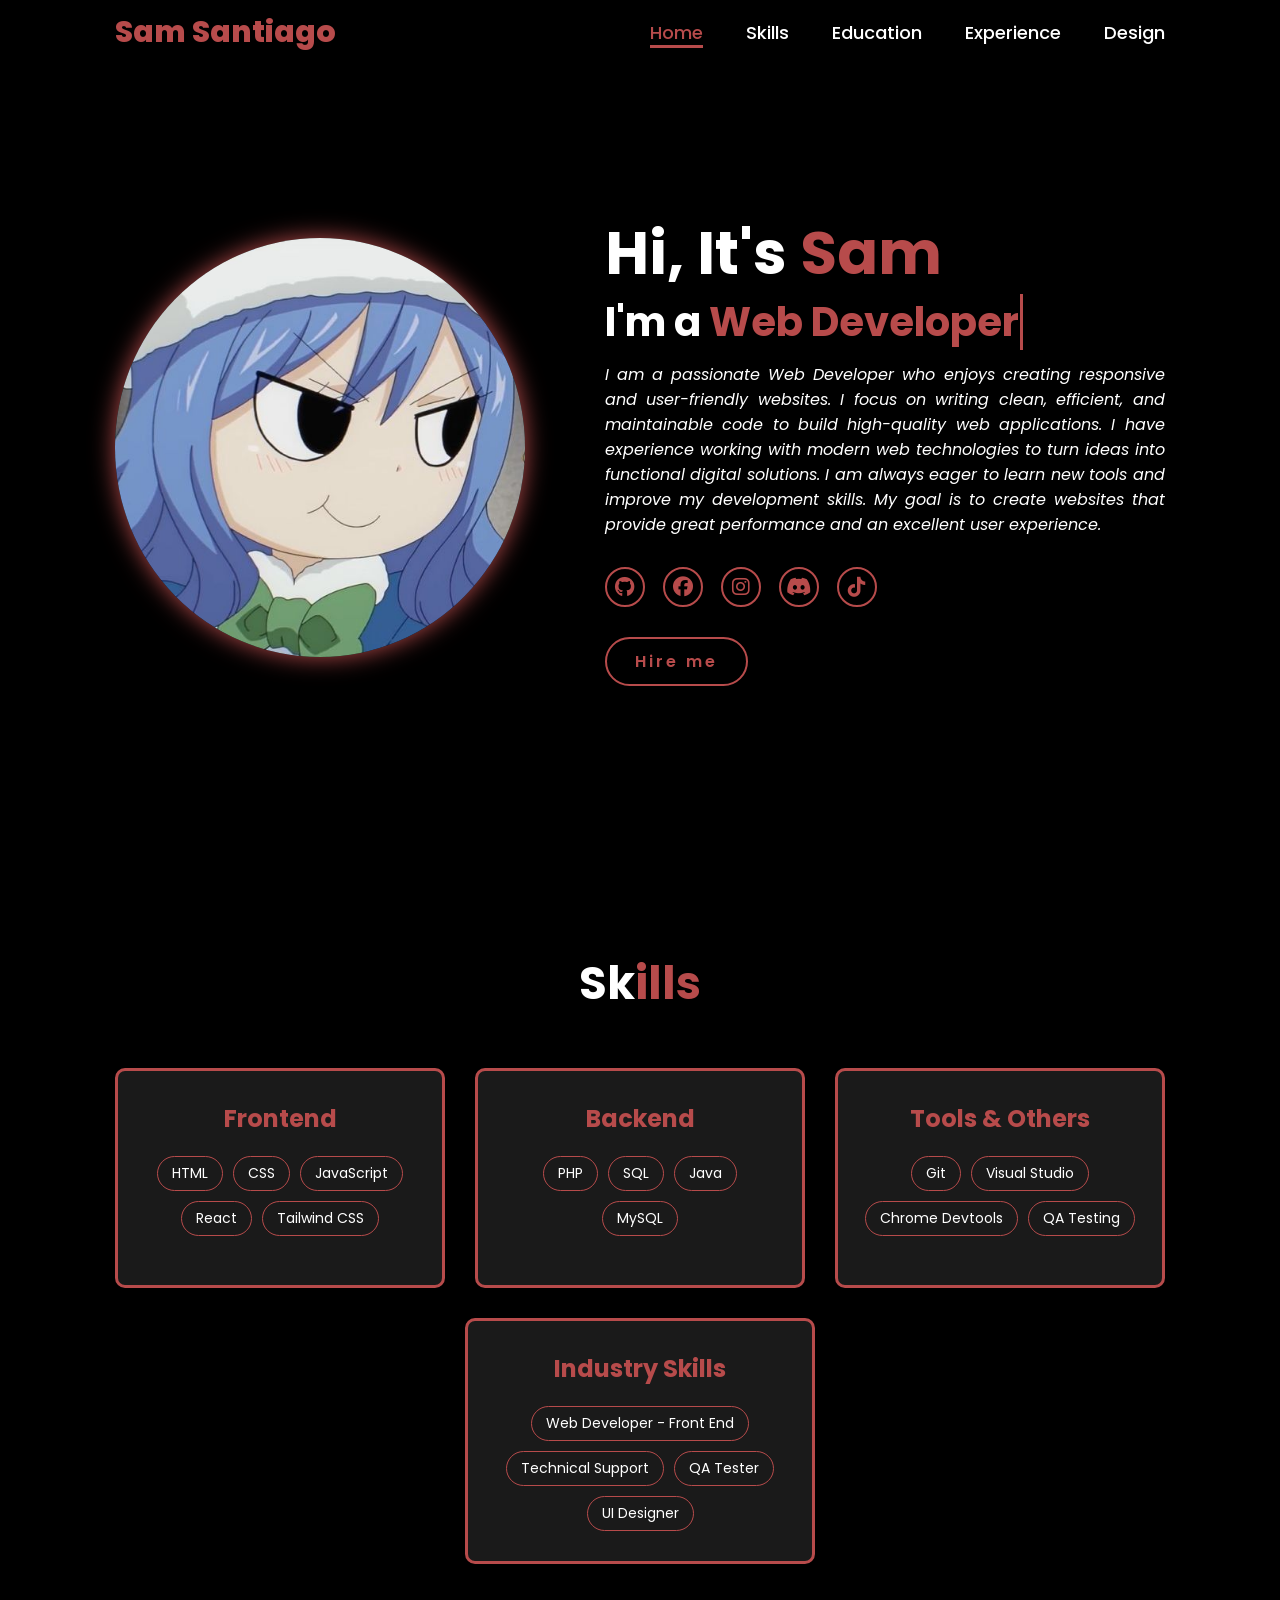
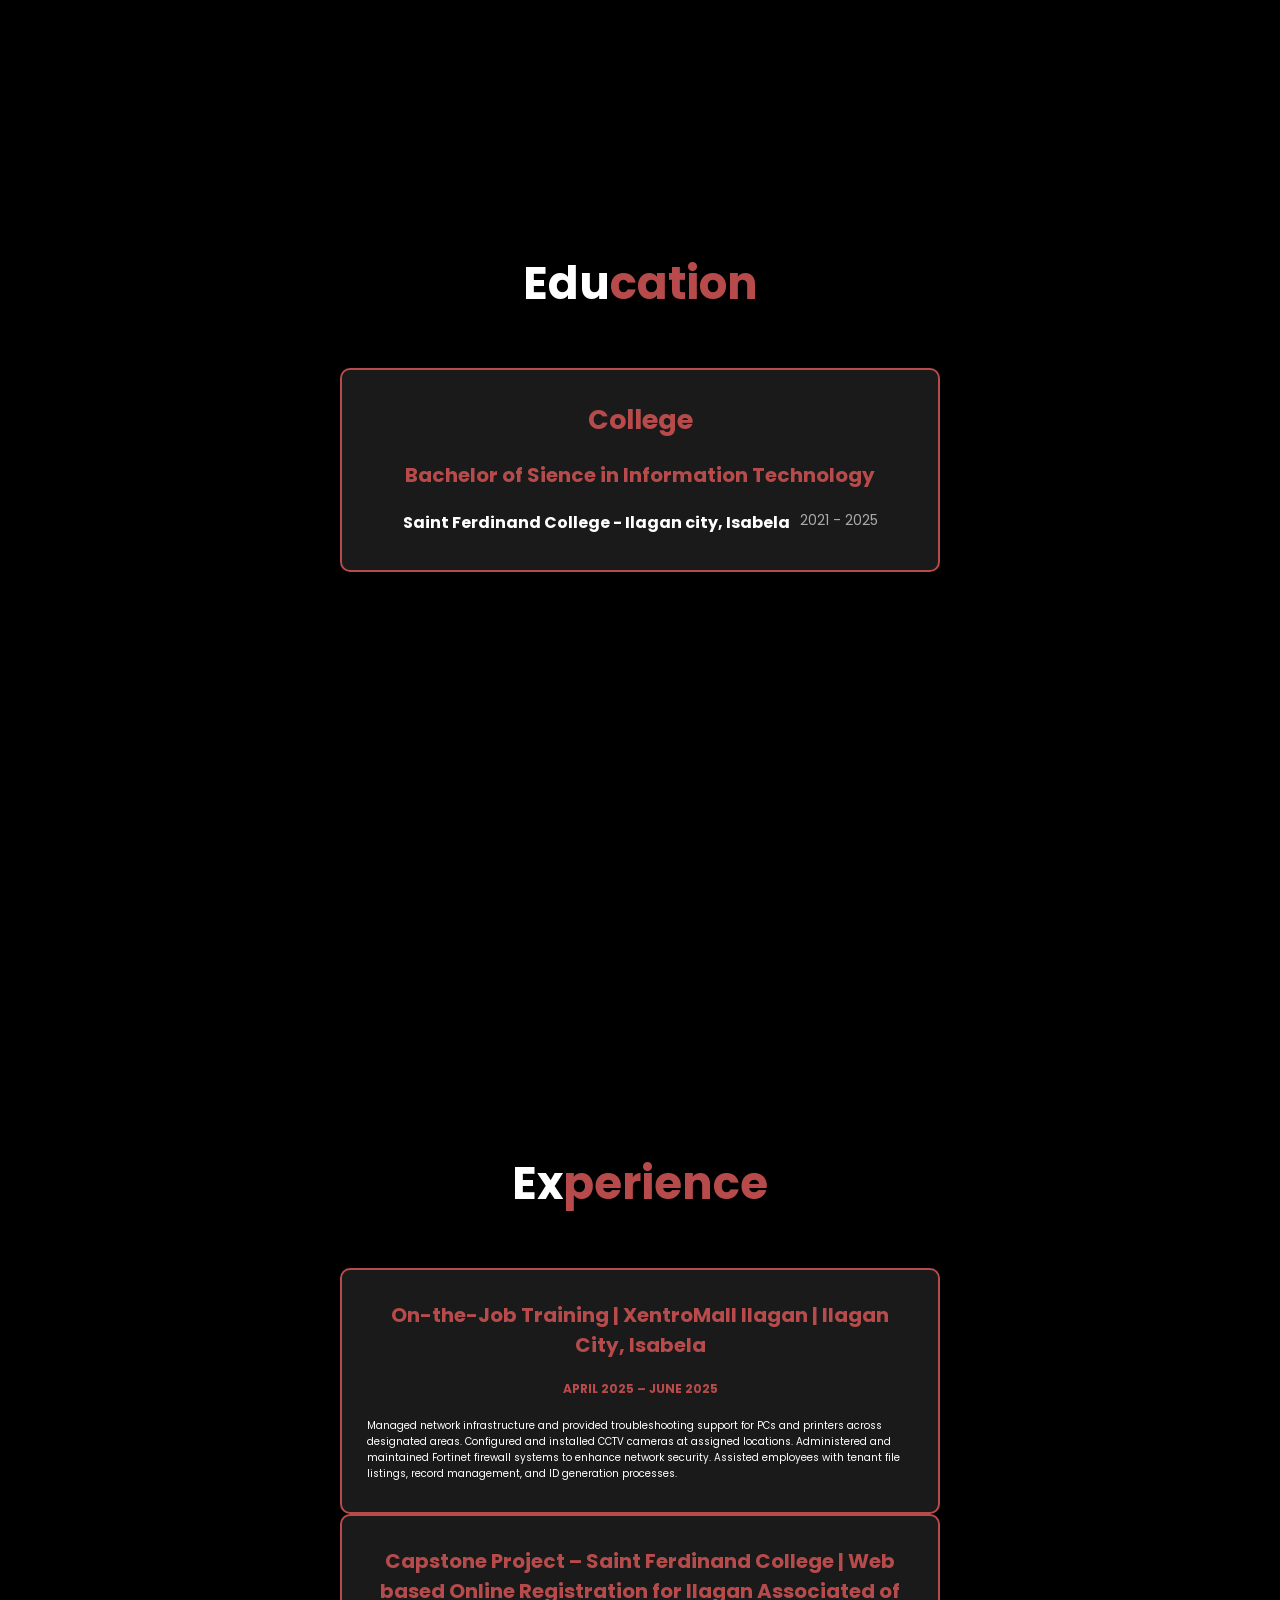
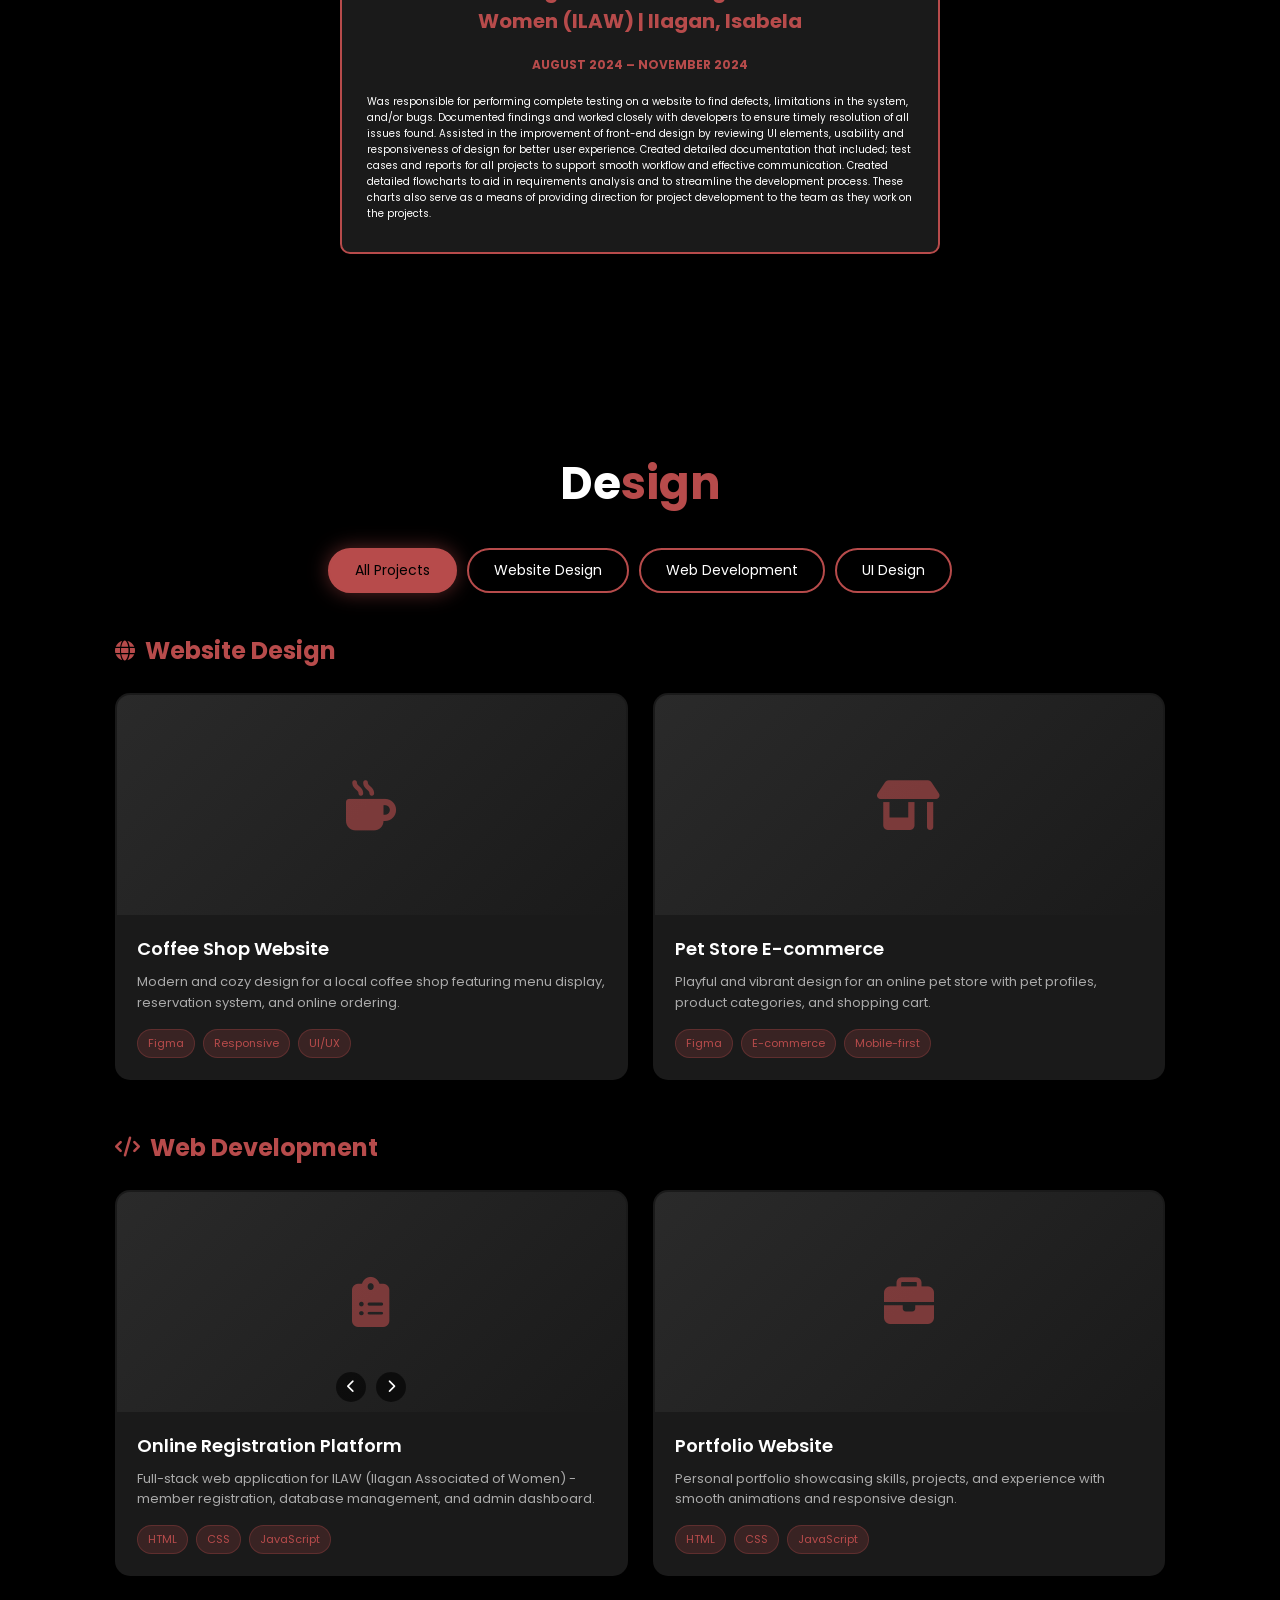
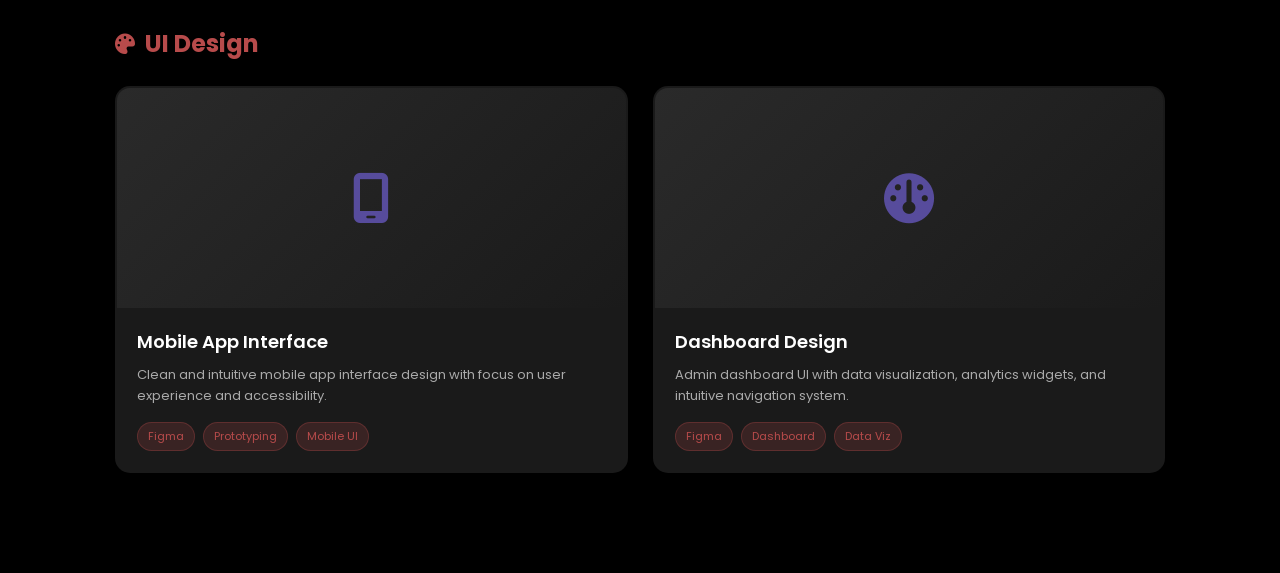
==== commit 338c302a: "Update portfolio: improved design, skills, and experience sections" ====
--- a/Portfolio/index.html
+++ b/Portfolio/index.html
@@ -1,5 +1,5 @@
 <!DOCTYPE html>
-<html lang="eng">
+<html lang="en">
     <head>
         <meta charset="UTF-8">
         <meta name="viewport" content="width=device-width, initial-scale=1.0">
@@ -7,13 +7,13 @@
         <link rel="stylesheet" href="css/style.css">
         <link rel="stylesheet" href="css/skills.css">
         <link rel="stylesheet" href="css/education.css">
-        <link rel="stylesheet" href="css/experince.css">
+        <link rel="stylesheet" href="css/experience.css">
         <link rel="stylesheet" href="css/design.css">
         <title>Playground</title>
     </head>
     <body>
         <header>
-            <a href="#" class="logo">Yemete kyah</a>
+            <a href="#home" class="logo">Sam Santiago</a>
 
             <button id="menu-toggle" aria-label="Toggle menu">
                 <span></span>
@@ -65,7 +65,7 @@
                 <img src="main.jpg/main.jpg" alt="">
             </div>
             <div class="home-content">
-                <h1> Hi, It's <span>Naoya</span></h1>
+                <h1> Hi, It's <span>Sam</span></h1>
                 <h3 class="typing-text">I'm a <span></span></h3>
                 <p>I am a passionate Web Developer who enjoys creating responsive and user-friendly websites. I focus on writing clean, efficient, and maintainable code to build high-quality web applications. I have experience working with modern web technologies to turn ideas into functional digital solutions. I am always eager to learn new tools and improve my development skills. My goal is to create websites that provide great performance and an excellent user experience.</p>
                 <div class="social-icons">
@@ -140,7 +140,7 @@
                     <h3><span>On-the-Job Training | XentroMall Ilagan | Ilagan City, Isabela</span></h3>
                     <div class="experience-list">
                         <h5>APRIL 2025 – JUNE 2025</h5>
-                        <p2>Managed network infrastructure and provided troubleshooting support for PCs and printers across designated areas. Configured and installed CCTV cameras at assigned locations. Administered and maintained Fortinet firewall systems to enhance network security. Assisted employees with tenant file listings, record management, and ID generation processes.</p2>
+                        <p>Managed network infrastructure and provided troubleshooting support for PCs and printers across designated areas. Configured and installed CCTV cameras at assigned locations. Administered and maintained Fortinet firewall systems to enhance network security. Assisted employees with tenant file listings, record management, and ID generation processes.</p>
                     </div>
                 </div>
             </div>
@@ -149,23 +149,235 @@
                     <h3><span>Capstone Project – Saint Ferdinand College | Web based Online Registration for Ilagan Associated of Women (ILAW) | Ilagan, Isabela</span></h3>
                     <div class="experience-list">
                         <h5>AUGUST 2024 – NOVEMBER 2024</h5>
-                        <p2>Was responsible for performing complete testing on a website to find defects, limitations in the system, and/or bugs. Documented findings and worked closely with developers to ensure timely resolution of all issues found. Assisted in the improvement of front-end design by reviewing UI elements, usability and responsiveness of design for better user experience. Created detailed documentation that included; test cases and reports for all projects to support smooth workflow and effective communication. Created detailed flowcharts to aid in requirements analysis and to streamline the development process. These charts also serve as a means of providing direction for project development to the team as they work on the projects.</p2>
+                        <p>Was responsible for performing complete testing on a website to find defects, limitations in the system, and/or bugs. Documented findings and worked closely with developers to ensure timely resolution of all issues found. Assisted in the improvement of front-end design by reviewing UI elements, usability and responsiveness of design for better user experience. Created detailed documentation that included; test cases and reports for all projects to support smooth workflow and effective communication. Created detailed flowcharts to aid in requirements analysis and to streamline the development process. These charts also serve as a means of providing direction for project development to the team as they work on the projects.</p>
                     </div>
                 </div>
             </div>
         </section>
         <section class="design" id="design">
             <h2 class="heading">De<span>sign</span></h2>
-            <div class="design-container">
-                <div class="design-box">
-                    <div class="design-list">
-                        <span>Coffee Shop</span>
-                        <span>Online Registration Platform</span>
-                        <span>Pet Store</span>
-                    </div>
-                </div>
-            </div>
-        </section>
+            
+            <!-- Category Filter Tabs -->
+            <div class="design-tabs" role="tablist">
+                <button class="tab-btn active" data-category="all" role="tab" aria-selected="true">All Projects</button>
+                <button class="tab-btn" data-category="website" role="tab" aria-selected="false">Website Design</button>
+                <button class="tab-btn" data-category="development" role="tab" aria-selected="false">Web Development</button>
+                <button class="tab-btn" data-category="ui" role="tab" aria-selected="false">UI Design</button>
+            </div>
+            
+            <!-- Website Design Projects -->
+            <div class="design-category" id="website-category">
+                <h3 class="category-title"><i class="fa-solid fa-globe"></i> Website Design</h3>
+                <div class="project-grid">
+                    <div class="project-card">
+                        <div class="project-image">
+                            <div class="project-placeholder">
+                                <i class="fa-solid fa-mug-hot"></i>
+                            </div>
+                            <div class="project-overlay">
+                                <a href="#" class="view-btn"><i class="fa-solid fa-eye"></i> View Project</a>
+                            </div>
+                        </div>
+                        <div class="project-info">
+                            <h4>Coffee Shop Website</h4>
+                            <p>Modern and cozy design for a local coffee shop featuring menu display, reservation system, and online ordering.</p>
+                            <div class="project-tags">
+                                <span>Figma</span>
+                                <span>Responsive</span>
+                                <span>UI/UX</span>
+                            </div>
+                        </div>
+                    </div>
+                    <div class="project-card">
+                        <div class="project-image">
+                            <div class="project-placeholder">
+                                <i class="fa-solid fa-shop"></i>
+                            </div>
+                            <div class="project-overlay">
+                                <a href="#" class="view-btn"><i class="fa-solid fa-eye"></i> View Project</a>
+                            </div>
+                        </div>
+                        <div class="project-info">
+                            <h4>Pet Store E-commerce</h4>
+                            <p>Playful and vibrant design for an online pet store with pet profiles, product categories, and shopping cart.</p>
+                            <div class="project-tags">
+                                <span>Figma</span>
+                                <span>E-commerce</span>
+                                <span>Mobile-first</span>
+                            </div>
+                        </div>
+                    </div>
+                </div>
+            </div>
+            
+            <!-- Web Development Projects -->
+            <div class="design-category" id="development-category">
+                <h3 class="category-title"><i class="fa-solid fa-code"></i> Web Development</h3>
+                <div class="project-grid">
+                    <div class="project-card">
+                        <div class="project-image gallery">
+                            <div class="gallery-slider">
+                                <div class="gallery-slide active">
+                                    <img src="ilaw/maindashboard.jpg" alt="ILAW Registration Platform - Registration Form" onerror="this.style.display='none'; this.nextElementSibling.style.display='flex';">
+                                    <div class="project-placeholder" style="display: none;">
+                                        <i class="fa-solid fa-clipboard-list"></i>
+                                    </div>
+                                </div>
+                                <div class="gallery-slide">
+                                    <img src="ilaw/loginform.png" alt="ILAW Registration Platform - Login Form" onerror="this.style.display='none';">
+                                </div>
+                                <div class="gallery-slide">
+                                    <img src="ilaw/maindashboard.jpg" alt="ILAW Registration Platform - Main Dashboard" onerror="this.style.display='none';">
+                                </div>
+                                <div class="gallery-slide">
+                                    <img src="ilaw/maindashboardmission-vission.jpg" alt="ILAW Registration Platform - Mission Vision" onerror="this.style.display='none';">
+                                </div>
+                                <div class="gallery-slide">
+                                    <img src="ilaw.jpg/dashboard-location.jpg" alt="ILAW Registration Platform - Location Dashboard" onerror="this.style.display='none';">
+                                </div>
+                                <div class="gallery-slide">
+                                    <img src="ilaw/admin-dashboard.png" alt="ILAW Registration Platform - Admin Dashboard" onerror="this.style.display='none';">
+                                </div>
+                                <div class="gallery-slide">
+                                    <img src="ilaw/admin-memberlist.png" alt="ILAW Registration Platform - Admin Member List" onerror="this.style.display='none';">
+                                </div>
+                                <div class="gallery-slide">
+                                    <img src="ilaw/admin-officerlist.png" alt="ILAW Registration Platform - Admin Officer List" onerror="this.style.display='none';">
+                                </div>
+                                <div class="gallery-slide">
+                                    <img src="ilaw/admin-memberrequestacc.png" alt="ILAW Registration Platform - Member Request Account" onerror="this.style.display='none';">
+                                </div>
+                                <div class="gallery-slide">
+                                    <img src="ilaw/admin-memberstransaction.png" alt="ILAW Registration Platform - Members Transaction" onerror="this.style.display='none';">
+                                </div>
+                                <div class="gallery-slide">
+                                    <img src="ilaw/admin-documents.png" alt="ILAW Registration Platform - Admin Documents" onerror="this.style.display='none';">
+                                </div>
+                                <div class="gallery-slide">
+                                    <img src="ilaw/admin-cluster.png" alt="ILAW Registration Platform - Admin Cluster" onerror="this.style.display='none';">
+                                </div>
+                                <div class="gallery-slide">
+                                    <img src="ilaw/admin-barangaycluster.png" alt="ILAW Registration Platform - Barangay Cluster" onerror="this.style.display='none';">
+                                </div>
+                                <div class="gallery-slide">
+                                    <img src="ilaw/members-maindashboard.png" alt="ILAW Registration Platform - Members Dashboard" onerror="this.style.display='none';">
+                                </div>
+                                <div class="gallery-slide">
+                                    <img src="ilaw/members-personalinfo.png" alt="ILAW Registration Platform - Personal Info" onerror="this.style.display='none';">
+                                </div>
+                                <div class="gallery-slide">
+                                    <img src="ilaw/members-uploadreciept.png" alt="ILAW Registration Platform - Upload Receipt" onerror="this.style.display='none';">
+                                </div>
+                                <div class="gallery-slide">
+                                    <img src="ilaw/members-officerreview.png" alt="ILAW Registration Platform - Officer Review" onerror="this.style.display='none';">
+                                </div>
+                                <div class="gallery-slide">
+                                    <img src="ilaw/member-announcement.png" alt="ILAW Registration Platform - Member Announcement" onerror="this.style.display='none';">
+                                </div>
+                                <div class="gallery-slide">
+                                    <img src="ilaw/announcement.png" alt="ILAW Registration Platform - Announcement" onerror="this.style.display='none';">
+                                </div>
+                                <div class="gallery-slide">
+                                    <img src="ilaw/clients-documents.png" alt="ILAW Registration Platform - Clients Documents" onerror="this.style.display='none';">
+                                </div>
+                            </div>
+                            <div class="gallery-nav">
+                                <button class="gallery-btn prev"><i class="fa-solid fa-chevron-left"></i></button>
+                                <button class="gallery-btn next"><i class="fa-solid fa-chevron-right"></i></button>
+                            </div>
+                            <div class="project-overlay">
+                                <a href="ilaw/maindashboard.jpg" class="view-btn gallery-view" onclick="openGalleryLightbox(event, 'ilaw')"><i class="fa-solid fa-eye"></i> View Project</a>
+                            </div>
+                        </div>
+                        <div class="project-info">
+                            <h4>Online Registration Platform</h4>
+                            <p>Full-stack web application for ILAW (Ilagan Associated of Women) - member registration, database management, and admin dashboard.</p>
+                            <div class="project-tags">
+                                <span>HTML</span>
+                                <span>CSS</span>
+                                <span>JavaScript</span>
+                            </div>
+                        </div>
+                    </div>
+                    <div class="project-card">
+                        <div class="project-image">
+                            <div class="project-placeholder">
+                                <i class="fa-solid fa-briefcase"></i>
+                            </div>
+                            <div class="project-overlay">
+                                <a href="#" class="view-btn"><i class="fa-solid fa-eye"></i> View Project</a>
+                            </div>
+                        </div>
+                        <div class="project-info">
+                            <h4>Portfolio Website</h4>
+                            <p>Personal portfolio showcasing skills, projects, and experience with smooth animations and responsive design.</p>
+                            <div class="project-tags">
+                                <span>HTML</span>
+                                <span>CSS</span>
+                                <span>JavaScript</span>
+                            </div>
+                        </div>
+                    </div>
+                </div>
+            </div>
+            
+            <!-- UI Design Projects -->
+            <div class="design-category" id="ui-category">
+                <h3 class="category-title"><i class="fa-solid fa-palette"></i> UI Design</h3>
+                <div class="project-grid">
+                    <div class="project-card">
+                        <div class="project-image">
+                            <div class="project-placeholder ui-design">
+                                <i class="fa-solid fa-mobile-screen"></i>
+                            </div>
+                            <div class="project-overlay">
+                                <a href="#" class="view-btn"><i class="fa-solid fa-eye"></i> View Design</a>
+                            </div>
+                        </div>
+                        <div class="project-info">
+                            <h4>Mobile App Interface</h4>
+                            <p>Clean and intuitive mobile app interface design with focus on user experience and accessibility.</p>
+                            <div class="project-tags">
+                                <span>Figma</span>
+                                <span>Prototyping</span>
+                                <span>Mobile UI</span>
+                            </div>
+                        </div>
+                    </div>
+                    <div class="project-card">
+                        <div class="project-image">
+                            <div class="project-placeholder ui-design">
+                                <i class="fa-solid fa-dashboard"></i>
+                            </div>
+                            <div class="project-overlay">
+                                <a href="#" class="view-btn"><i class="fa-solid fa-eye"></i> View Design</a>
+                            </div>
+                        </div>
+                        <div class="project-info">
+                            <h4>Dashboard Design</h4>
+                            <p>Admin dashboard UI with data visualization, analytics widgets, and intuitive navigation system.</p>
+                            <div class="project-tags">
+                                <span>Figma</span>
+                                <span>Dashboard</span>
+                                <span>Data Viz</span>
+                            </div>
+                        </div>
+                    </div>
+                </div>
+            </div>
+        </section>
+        
+        <!-- Lightbox Modal for Project Images -->
+        <div id="lightbox" class="lightbox" onclick="closeLightbox()">
+            <span class="lightbox-close" onclick="closeLightbox()">&times;</span>
+            <div class="lightbox-content" onclick="event.stopPropagation()">
+                <button class="lightbox-prev" onclick="changeLightboxSlide(-1)"><i class="fa-solid fa-chevron-left"></i></button>
+                <img id="lightbox-img" src="" alt="Project Image">
+                <button class="lightbox-next" onclick="changeLightboxSlide(1)"><i class="fa-solid fa-chevron-right"></i></button>
+            </div>
+            <div class="lightbox-counter"><span id="lightbox-current">1</span> / <span id="lightbox-total">1</span></div>
+        </div>
+        
         <script src="main.js"></script>
     </body>
 </html>
--- a/Portfolio/css/experience.css
+++ b/Portfolio/css/experience.css
@@ -0,0 +1,133 @@
+@import url('https://fonts.googleapis.com/css2?family=Poppins:wght@100;200;300;400;500;600&display=swap');
+
+.experience{
+    background-color: black;
+    padding: 5rem 9%;
+}
+.heading{
+    text-align: center;
+    font-size: 4.5rem;
+    margin-bottom: 5rem;
+}
+.experience-container{
+    display: flex;
+    justify-content: center;
+    align-items: flex-start;
+    flex-wrap: wrap;
+    gap: 3rem;
+}
+.experience-box{
+    background-color: #1a1a1a;
+    border: 2px solid #b74b4b;
+    border-radius: 1rem;
+    padding: 3rem 2.5rem;
+    min-width: 30rem;
+    flex: 1;
+    max-width: 60rem;
+    transition: 0.3s ease;
+}
+.experience-box:hover{
+    box-shadow: 0 0 20px #b74b4b;
+    transform: translateY(-5px);
+}
+.experience-box h3{
+    font-size: 2.0rem;
+    color: white;
+    margin-bottom: 2rem;
+    text-align: center;
+}
+.experience-list{
+    display: flex;
+    flex-wrap: wrap;
+    gap: 1rem;
+    justify-content: center;
+}
+.experience-list p2{
+    font-size: 1.5rem;
+    text-align: center;
+    line-height: 1.6;
+}
+.experience-list h5{
+    font-size: 1.2rem;
+    text-align: center;
+    color: #b74b4b;
+    margin-bottom: 1rem;
+}
+.experience-list{
+    display: flex;
+    flex-wrap: wrap;
+    gap: 1rem;
+    justify-content: center;
+}
+
+/* Tablet Styles */
+@media (max-width: 1024px) {
+    .experience {
+        padding: 4rem 7%;
+    }
+    
+    .heading {
+        font-size: 3.5rem;
+    }
+    
+    .experience-container {
+        gap: 2rem;
+    }
+    
+    .experience-box h3 {
+        font-size: 1.8rem;
+    }
+}
+
+/* Mobile Styles for Experience */
+@media(max-width: 768px){
+    .experience{
+        padding: 4rem 5%;
+    }
+    
+    .heading{
+        font-size: 2.8rem;
+        margin-bottom: 3rem;
+    }
+    
+    .experience-container{
+        gap: 2rem;
+    }
+    
+    .experience-box{
+        padding: 2rem 1.5rem;
+        min-width: 100%;
+    }
+    
+    .experience-box h3{
+        font-size: 1.6rem;
+        margin-bottom: 1.5rem;
+    }
+    
+    .experience-list p2{
+        font-size: 1.3rem;
+    }
+    
+    .experience-list h5{
+        font-size: 1rem;
+    }
+}
+
+/* Extra Small Devices */
+@media(max-width: 480px){
+    .heading{
+        font-size: 2.4rem;
+    }
+    
+    .experience-box h3{
+        font-size: 1.4rem;
+    }
+    
+    .experience-list p2{
+        font-size: 1.1rem;
+    }
+    
+    .experience-list h5{
+        font-size: 0.9rem;
+    }
+}
--- a/Portfolio/css/design.css
+++ b/Portfolio/css/design.css
@@ -9,55 +9,341 @@
 .design .heading{
     text-align: center;
     font-size: 4.5rem;
-    margin-bottom: 5rem;
-}
-
-.design-container{
-    display: flex;
-    justify-content: center;
-    align-items: flex-start;
+    margin-bottom: 3rem;
+}
+
+/* Category Filter Tabs */
+.design-tabs{
+    display: flex;
+    justify-content: center;
     flex-wrap: wrap;
-    gap: 3rem;
-}
-
-.design-box{
-    background-color: #1a1a1a;
+    gap: 1rem;
+    margin-bottom: 4rem;
+}
+
+.tab-btn{
+    background-color: transparent;
     border: 2px solid #b74b4b;
-    border-radius: 1rem;
-    padding: 3rem 2.5rem;
-    min-width: 30rem;
-    flex: 1;
-    max-width: 60rem;
-    transition: 0.3s ease;
-}
-
-.design-box:hover{
-    box-shadow: 0 0 20px #b74b4b;
-    transform: translateY(-5px);
-}
-
-.design-list{
-    display: flex;
-    flex-wrap: wrap;
-    gap: 1.5rem;
-    justify-content: center;
-}
-
-.design-list span{
-    background-color: transparent;
-    border: 1.5px solid #b74b4b;
-    color: white;
-    padding: 1rem 2rem;
-    border-radius: 2rem;
-    font-size: 1.6rem;
-    transition: 0.3s ease;
+    color: white;
+    padding: 1rem 2.5rem;
+    border-radius: 3rem;
+    font-size: 1.4rem;
     cursor: pointer;
-}
-
-.design-list span:hover{
+    transition: all 0.3s ease;
+    font-family: 'Poppins', sans-serif;
+}
+
+.tab-btn:hover,
+.tab-btn.active{
     background-color: #b74b4b;
     color: black;
-    box-shadow: 0 0 15px #b74b4b;
+    box-shadow: 0 0 20px rgba(183, 75, 75, 0.5);
+}
+
+/* Design Categories */
+.design-category{
+    margin-bottom: 5rem;
+    display: none;
+}
+
+.design-category.active{
+    display: block;
+    animation: fadeIn 0.5s ease;
+}
+
+@keyframes fadeIn{
+    from{
+        opacity: 0;
+        transform: translateY(20px);
+    }
+    to{
+        opacity: 1;
+        transform: translateY(0);
+    }
+}
+
+.category-title{
+    font-size: 2.4rem;
+    color: #b74b4b;
+    margin-bottom: 2.5rem;
+    display: flex;
+    align-items: center;
+    gap: 1rem;
+}
+
+.category-title i{
+    font-size: 2rem;
+}
+
+/* Project Grid */
+.project-grid{
+    display: grid;
+    grid-template-columns: repeat(auto-fit, minmax(320px, 1fr));
+    gap: 2.5rem;
+}
+
+/* Project Card */
+.project-card{
+    background-color: #1a1a1a;
+    border-radius: 1.5rem;
+    overflow: hidden;
+    border: 2px solid transparent;
+    transition: all 0.4s ease;
+}
+
+.project-card:hover{
+    border-color: #b74b4b;
+    box-shadow: 0 10px 40px rgba(183, 75, 75, 0.3);
+    transform: translateY(-10px);
+}
+
+.project-image{
+    position: relative;
+    height: 220px;
+    overflow: hidden;
+}
+
+.project-placeholder{
+    width: 100%;
+    height: 100%;
+    display: flex;
+    align-items: center;
+    justify-content: center;
+    background: linear-gradient(135deg, #2a2a2a 0%, #1a1a1a 100%);
+}
+
+.project-placeholder i{
+    font-size: 5rem;
+    color: #b74b4b;
+    opacity: 0.6;
+}
+
+.project-placeholder.ui-design i{
+    color: #7b68ee;
+}
+
+.project-overlay{
+    position: absolute;
+    top: 0;
+    left: 0;
+    width: 100%;
+    height: 100%;
+    background: rgba(0, 0, 0, 0.7);
+    display: flex;
+    align-items: center;
+    justify-content: center;
+    opacity: 0;
+    transition: all 0.4s ease;
+}
+
+.project-card:hover .project-overlay{
+    opacity: 1;
+}
+
+.view-btn{
+    background-color: #b74b4b;
+    color: white;
+    padding: 1rem 2rem;
+    border-radius: 3rem;
+    text-decoration: none;
+    font-size: 1.3rem;
+    font-weight: 500;
+    transform: translateY(20px);
+    transition: all 0.3s ease;
+    display: inline-flex;
+    align-items: center;
+    gap: 0.5rem;
+}
+
+.project-card:hover .view-btn{
+    transform: translateY(0);
+}
+
+.view-btn:hover{
+    background-color: white;
+    color: #b74b4b;
+}
+
+.project-info{
+    padding: 2rem;
+}
+
+.project-info h4{
+    font-size: 1.8rem;
+    color: white;
+    margin-bottom: 1rem;
+    font-weight: 600;
+}
+
+.project-info p{
+    color: #aaa;
+    font-size: 1.3rem;
+    line-height: 1.6;
+    margin-bottom: 1.5rem;
+}
+
+.project-tags{
+    display: flex;
+    flex-wrap: wrap;
+    gap: 0.8rem;
+}
+
+.project-tags span{
+    background-color: rgba(183, 75, 75, 0.2);
+    color: #b74b4b;
+    padding: 0.5rem 1rem;
+    border-radius: 2rem;
+    font-size: 1.1rem;
+    border: 1px solid rgba(183, 75, 75, 0.3);
+}
+
+/* Show all projects by default */
+.design-category:first-of-type{
+    display: block;
+}
+
+/* Gallery Styles for Project Images */
+.project-image.gallery{
+    position: relative;
+}
+
+.gallery-slider{
+    width: 100%;
+    height: 100%;
+    position: relative;
+    overflow: hidden;
+}
+
+.gallery-slide{
+    position: absolute;
+    top: 0;
+    left: 0;
+    width: 100%;
+    height: 100%;
+    opacity: 0;
+    transition: opacity 0.5s ease;
+}
+
+.gallery-slide.active{
+    opacity: 1;
+}
+
+.gallery-slide img{
+    width: 100%;
+    height: 100%;
+    object-fit: cover;
+}
+
+.gallery-nav{
+    position: absolute;
+    bottom: 10px;
+    left: 50%;
+    transform: translateX(-50%);
+    display: flex;
+    gap: 10px;
+    z-index: 10;
+}
+
+.gallery-btn{
+    background: rgba(0, 0, 0, 0.6);
+    border: none;
+    color: white;
+    width: 30px;
+    height: 30px;
+    border-radius: 50%;
+    cursor: pointer;
+    transition: all 0.3s ease;
+    display: flex;
+    align-items: center;
+    justify-content: center;
+}
+
+.gallery-btn:hover{
+    background: #b74b4b;
+}
+
+.project-overlay .gallery-view{
+    z-index: 15;
+    position: relative;
+}
+
+/* Lightbox Modal */
+.lightbox{
+    display: none;
+    position: fixed;
+    z-index: 1000;
+    left: 0;
+    top: 0;
+    width: 100%;
+    height: 100%;
+    background-color: rgba(0, 0, 0, 0.9);
+    justify-content: center;
+    align-items: center;
+    flex-direction: column;
+}
+
+.lightbox.active{
+    display: flex;
+}
+
+.lightbox-content{
+    display: flex;
+    align-items: center;
+    justify-content: center;
+    gap: 20px;
+    max-width: 90%;
+    max-height: 80%;
+}
+
+.lightbox-content img{
+    max-width: 80vw;
+    max-height: 70vh;
+    object-fit: contain;
+    border-radius: 8px;
+}
+
+.lightbox-prev,
+.lightbox-next{
+    background: rgba(183, 75, 75, 0.8);
+    border: none;
+    color: white;
+    width: 50px;
+    height: 50px;
+    border-radius: 50%;
+    cursor: pointer;
+    font-size: 1.5rem;
+    transition: all 0.3s ease;
+    display: flex;
+    align-items: center;
+    justify-content: center;
+}
+
+.lightbox-prev:hover,
+.lightbox-next:hover{
+    background: #b74b4b;
+    transform: scale(1.1);
+}
+
+.lightbox-close{
+    position: absolute;
+    top: 20px;
+    right: 30px;
+    color: white;
+    font-size: 40px;
+    cursor: pointer;
+    transition: all 0.3s ease;
+    z-index: 1001;
+}
+
+.lightbox-close:hover{
+    color: #b74b4b;
+    transform: scale(1.1);
+}
+
+.lightbox-counter{
+    color: white;
+    margin-top: 20px;
+    font-size: 1.2rem;
 }
 
 /* Mobile Styles for Design */
@@ -68,25 +354,43 @@
     
     .design .heading{
         font-size: 2.8rem;
-        margin-bottom: 3rem;
-    }
-    
-    .design-container{
+        margin-bottom: 2rem;
+    }
+    
+    .design-tabs{
+        gap: 0.8rem;
+        margin-bottom: 2.5rem;
+    }
+    
+    .tab-btn{
+        padding: 0.8rem 1.5rem;
+        font-size: 1.1rem;
+    }
+    
+    .category-title{
+        font-size: 1.8rem;
+        margin-bottom: 1.5rem;
+    }
+    
+    .project-grid{
+        grid-template-columns: 1fr;
         gap: 2rem;
     }
     
-    .design-box{
-        padding: 2rem 1.5rem;
-        min-width: 100%;
-    }
-    
-    .design-list{
-        gap: 1rem;
-    }
-    
-    .design-list span{
-        font-size: 1.3rem;
-        padding: 0.8rem 1.5rem;
+    .project-image{
+        height: 180px;
+    }
+    
+    .project-info{
+        padding: 1.5rem;
+    }
+    
+    .project-info h4{
+        font-size: 1.5rem;
+    }
+    
+    .project-info p{
+        font-size: 1.1rem;
     }
 }
 
@@ -96,15 +400,22 @@
         font-size: 2.4rem;
     }
     
-    .design-list{
-        flex-direction: column;
-        align-items: center;
-    }
-    
-    .design-list span{
-        width: 100%;
-        text-align: center;
-        font-size: 1.2rem;
-        padding: 0.8rem 1.2rem;
-    }
-}
+    .tab-btn{
+        padding: 0.6rem 1.2rem;
+        font-size: 1rem;
+    }
+    
+    .project-placeholder i{
+        font-size: 3.5rem;
+    }
+    
+    .project-info h4{
+        font-size: 1.3rem;
+    }
+    
+    .project-tags span{
+        font-size: 0.9rem;
+        padding: 0.4rem 0.8rem;
+    }
+}
+
